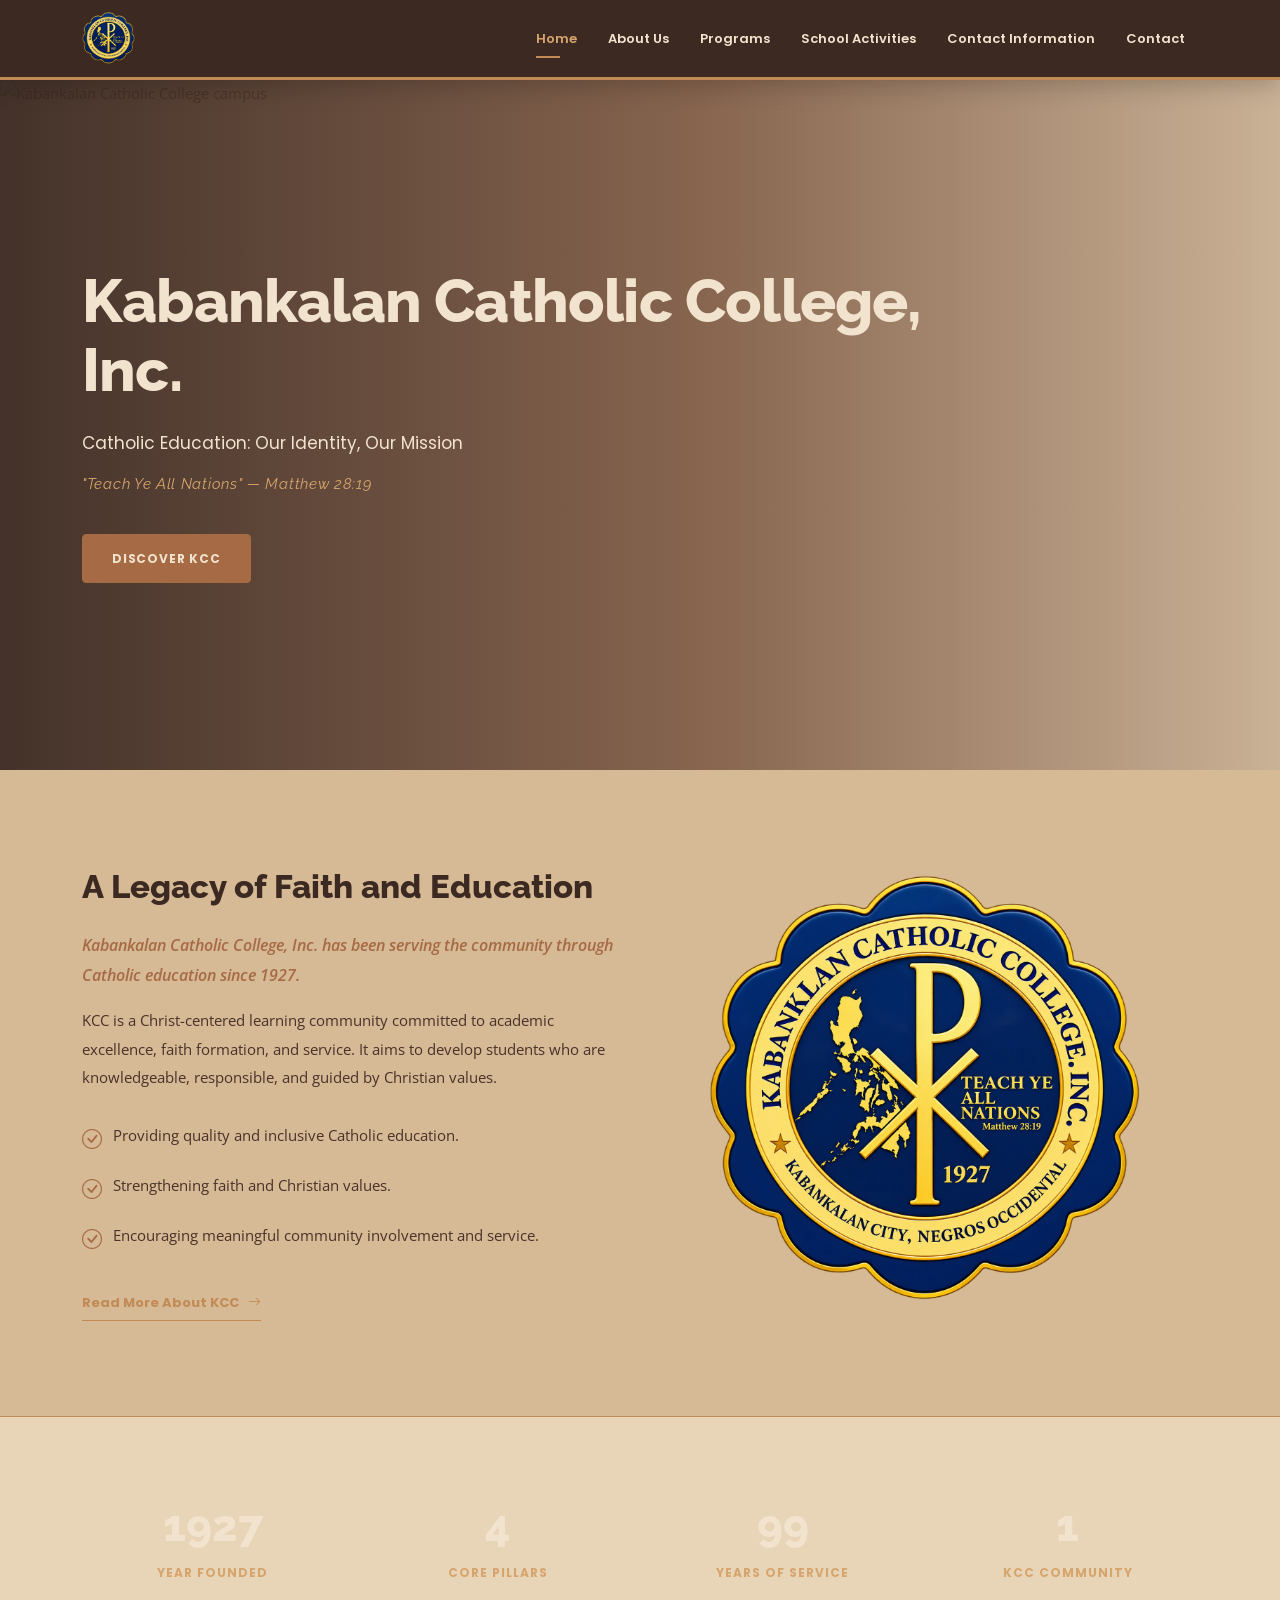
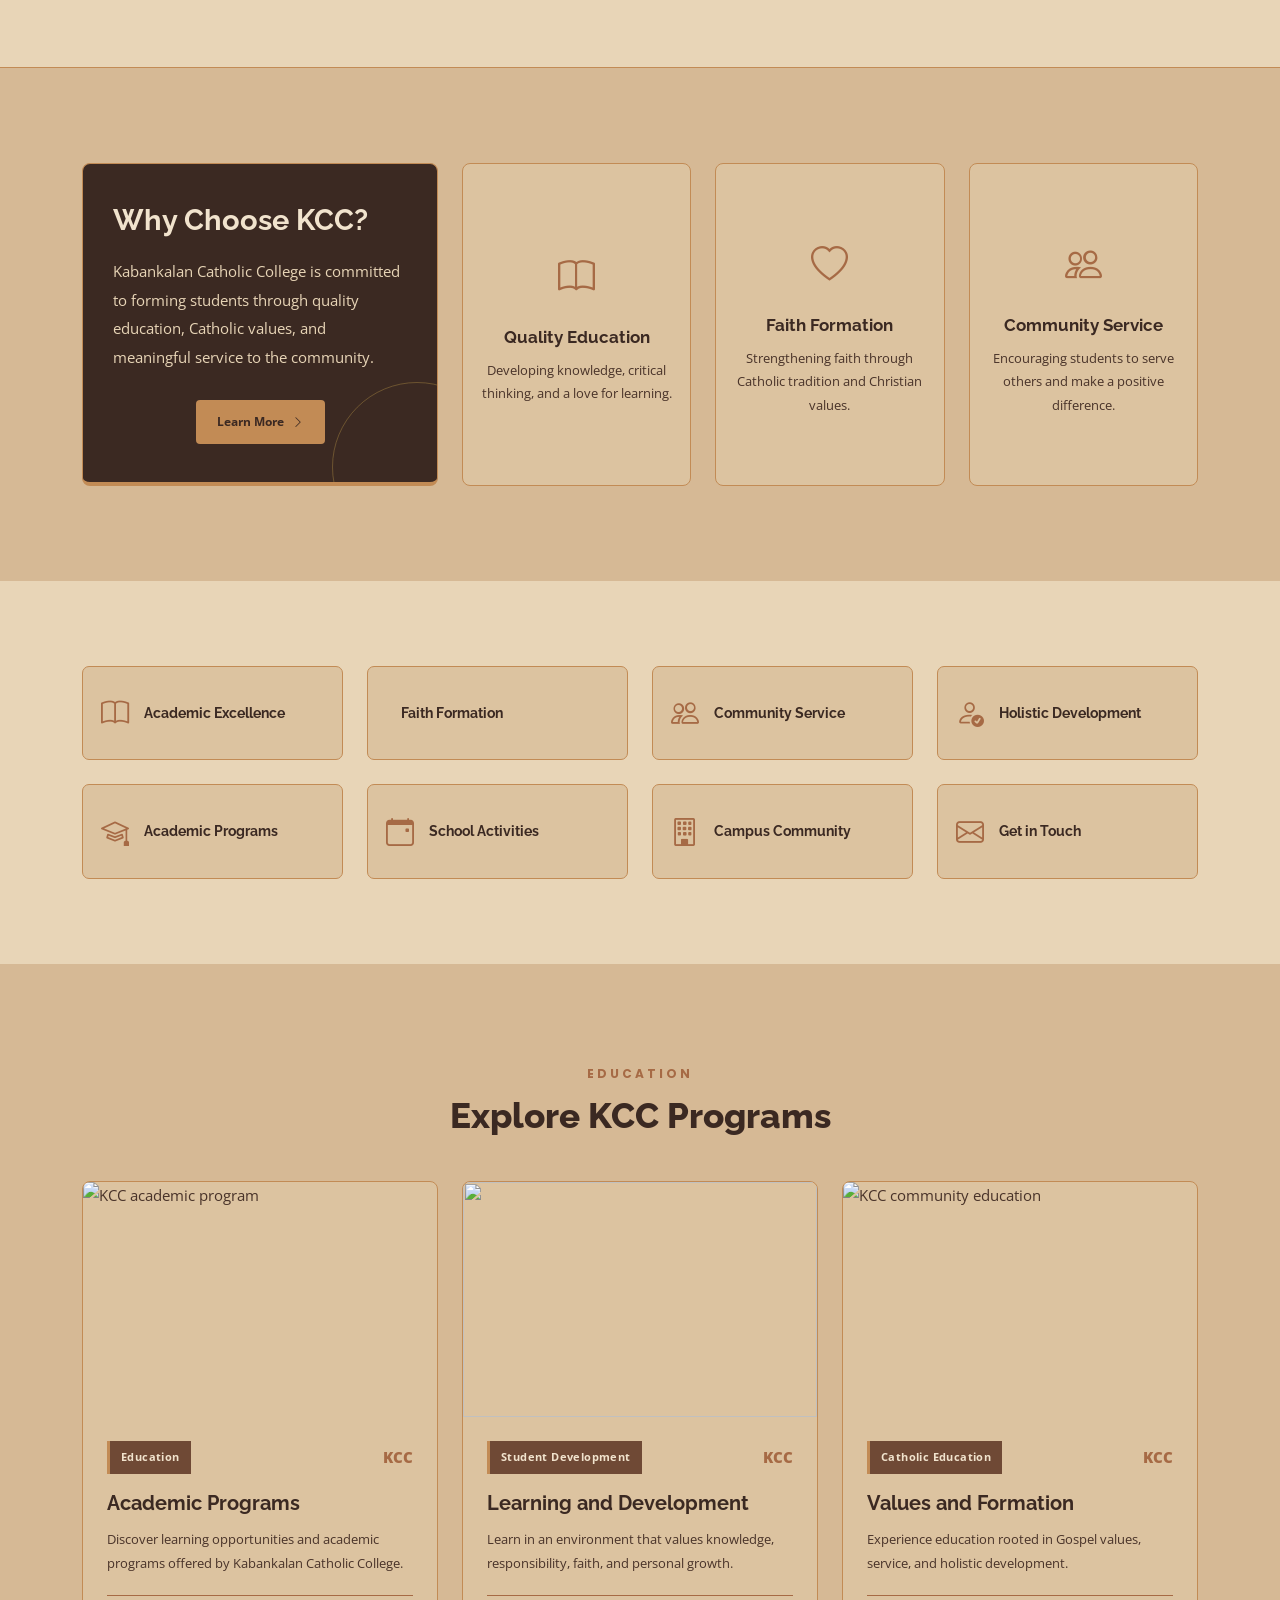
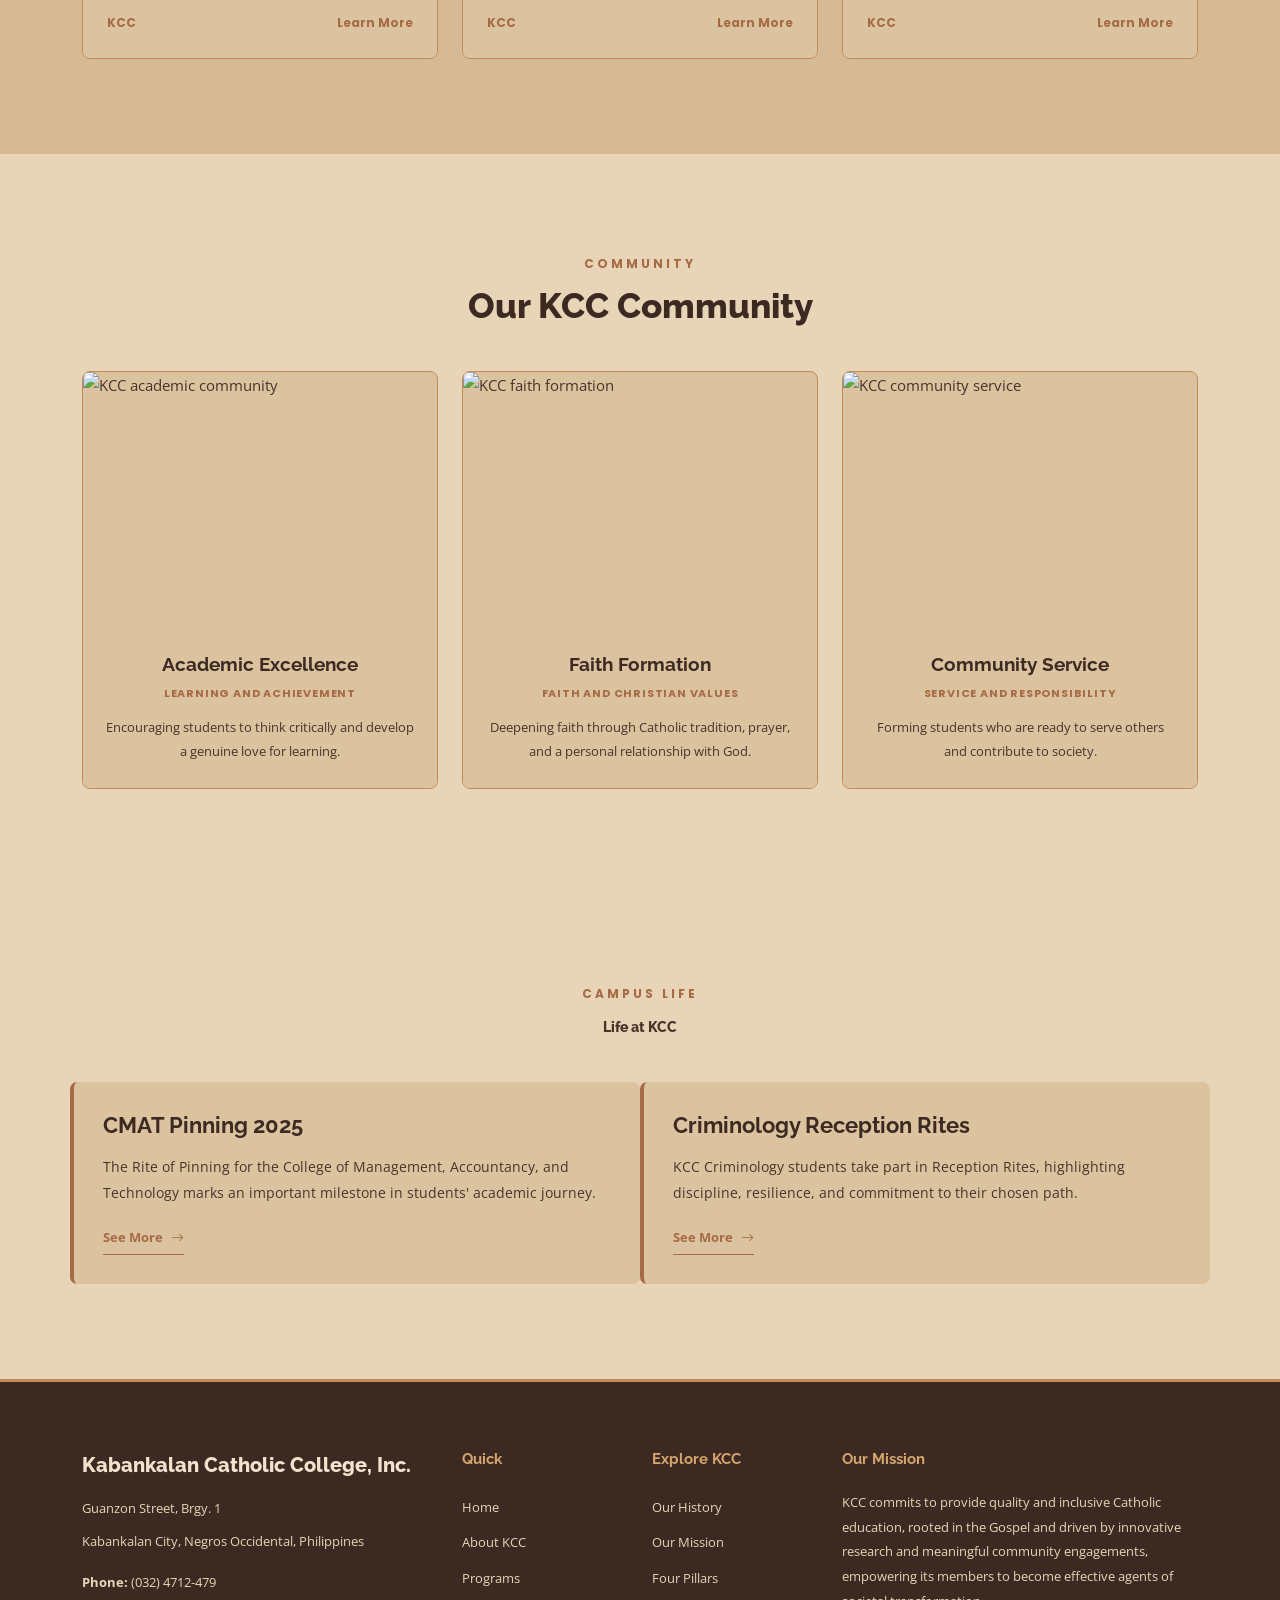
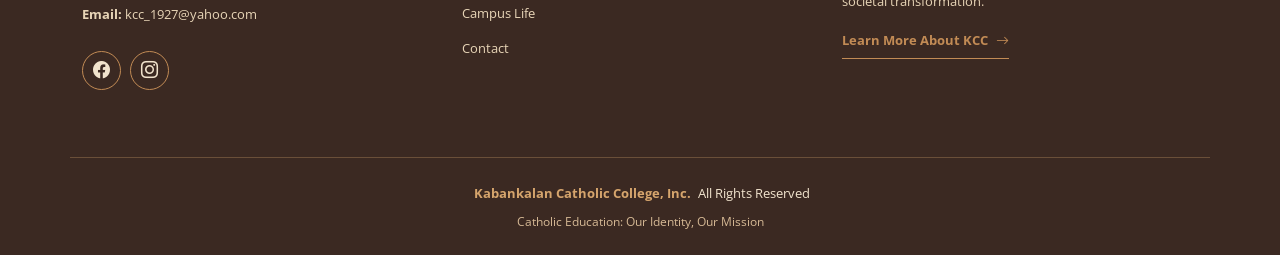
==== index.html @ 03c92a05 "first commit" ====
<!DOCTYPE html>
<html lang="en">

<head>
  <meta charset="utf-8">
  <meta content="width=device-width, initial-scale=1.0" name="viewport">

  <title>Kabankalan Catholic College, Inc. | Home</title>
  <meta name="description" content="Kabankalan Catholic College, Inc. - Catholic Education: Our Identity, Our Mission.">
  <meta name="keywords" content="Kabankalan Catholic College, KCC, Catholic Education">

  <!-- Favicons -->
  <link href="assets/img/favicon.png" rel="icon">
  <link href="assets/img/apple-touch-icon.png" rel="apple-touch-icon">

  <!-- Fonts -->
  <link href="https://fonts.googleapis.com" rel="preconnect">
  <link href="https://fonts.gstatic.com" rel="preconnect" crossorigin>
  <link href="https://fonts.googleapis.com/css2?family=Open+Sans:wght@300;400;500;600;700;800&family=Poppins:wght@300;400;500;600;700;800&family=Raleway:wght@300;400;500;600;700;800&display=swap" rel="stylesheet">

  <!-- Vendor CSS Files -->
  <link href="assets/vendor/bootstrap/css/bootstrap.min.css" rel="stylesheet">
  <link href="assets/vendor/bootstrap-icons/bootstrap-icons.css" rel="stylesheet">
  <link href="assets/vendor/aos/aos.css" rel="stylesheet">
  <link href="assets/vendor/glightbox/css/glightbox.min.css" rel="stylesheet">
  <link href="assets/vendor/swiper/swiper-bundle.min.css" rel="stylesheet">

  <!-- Main CSS File -->
  <link href="assets/css/main.css" rel="stylesheet">

</head>

<body class="index-page">

  <!-- Header -->
  <header id="header" class="header d-flex align-items-center sticky-top">
    <div class="container-fluid container-xl position-relative d-flex align-items-center">

      <a href="index.html" class="logo d-flex align-items-center me-auto">
        <img src="about/kcclogo.webp" alt="KCC Logo">
        <h1 class="sitename"></h1>
      </a>

      <nav id="navmenu" class="navmenu">
        <ul>
          <li><a href="index.html" class="active">Home</a></li>
          <li><a href="about.html">About Us</a></li>
          <li><a href="courses.html">Programs</a></li>
              <li><a href="events.html">School Activities</a></li>
              <li><a href="contact.html">Contact Information</a></li>
          <li><a href="contact.html">Contact</a></li>
        </ul>
        <i class="mobile-nav-toggle d-xl-none bi bi-list"></i>
      </nav>

   

    </div>
  </header>
  <!-- /Header -->


  <main class="main">

    <!-- Hero Section -->
    <section id="hero" class="hero section dark-background">

      <img src="https://encrypted-tbn0.gstatic.com/images?q=tbn:ANd9GcQjWq2viHXIQZR4YGM-W4sH3ioYwJyN0xsUrXi0NqL9QaADmKbvRSQudv0&s=10" alt="Kabankalan Catholic College campus" data-aos="fade-in">

      <div class="container">
        <h2 data-aos="fade-up" data-aos-delay="100">
          Kabankalan Catholic College, Inc.
        </h2>

        <p data-aos="fade-up" data-aos-delay="200">
          Catholic Education: Our Identity, Our Mission
        </p>

        <p data-aos="fade-up" data-aos-delay="250">
          "Teach Ye All Nations" — Matthew 28:19
        </p>

        <div class="d-flex mt-4" data-aos="fade-up" data-aos-delay="300">
          <a href="about.html" class="btn-get-started">Discover KCC</a>
        </div>
      </div>

    </section>
    <!-- /Hero Section -->


    <!-- About Section -->
    <section id="about" class="about section">

      <div class="container">
        <div class="row gy-4">

          <div class="col-lg-6 order-1 order-lg-2" data-aos="fade-up" data-aos-delay="100">
            <img src="about/kcclogo.webp" class="img-fluid" alt="Kabankalan Catholic College">
          </div>

          <div class="col-lg-6 order-2 order-lg-1 content" data-aos="fade-up" data-aos-delay="200">

            <h3>A Legacy of Faith and Education</h3>

            <p class="fst-italic">
              Kabankalan Catholic College, Inc. has been serving the community
              through Catholic education since 1927.
            </p>

            <p>
              KCC is a Christ-centered learning community committed to academic
              excellence, faith formation, and service. It aims to develop
              students who are knowledgeable, responsible, and guided by
              Christian values.
            </p>

            <ul>
              <li>
                <i class="bi bi-check-circle"></i>
                <span>Providing quality and inclusive Catholic education.</span>
              </li>

              <li>
                <i class="bi bi-check-circle"></i>
                <span>Strengthening faith and Christian values.</span>
              </li>

              <li>
                <i class="bi bi-check-circle"></i>
                <span>Encouraging meaningful community involvement and service.</span>
              </li>
            </ul>

            <a href="about.html" class="read-more">
              <span>Read More About KCC</span>
              <i class="bi bi-arrow-right"></i>
            </a>

          </div>
        </div>
      </div>

    </section>
    <!-- /About Section -->


    <!-- Counts Section -->
    <section id="counts" class="section counts light-background">

      <div class="container" data-aos="fade-up" data-aos-delay="100">
        <div class="row gy-4">

          <div class="col-lg-3 col-md-6">
            <div class="stats-item text-center w-100 h-100">
              <span data-purecounter-start="0" data-purecounter-end="1927"
                data-purecounter-duration="1" class="purecounter"></span>
              <p>Year Founded</p>
            </div>
          </div>

          <div class="col-lg-3 col-md-6">
            <div class="stats-item text-center w-100 h-100">
              <span data-purecounter-start="0" data-purecounter-end="4"
                data-purecounter-duration="1" class="purecounter"></span>
              <p>Core Pillars</p>
            </div>
          </div>

          <div class="col-lg-3 col-md-6">
            <div class="stats-item text-center w-100 h-100">
              <span data-purecounter-start="0" data-purecounter-end="99"
                data-purecounter-duration="1" class="purecounter"></span>
              <p>Years of Service</p>
            </div>
          </div>

          <div class="col-lg-3 col-md-6">
            <div class="stats-item text-center w-100 h-100">
              <span data-purecounter-start="0" data-purecounter-end="1"
                data-purecounter-duration="1" class="purecounter"></span>
              <p>KCC Community</p>
            </div>
          </div>

        </div>
      </div>

    </section>
    <!-- /Counts Section -->


    <!-- Why Us Section -->
    <section id="why-us" class="section why-us">

      <div class="container">
        <div class="row gy-4">

          <div class="col-lg-4" data-aos="fade-up" data-aos-delay="100">
            <div class="why-box">

              <h3>Why Choose KCC?</h3>

              <p>
                Kabankalan Catholic College is committed to forming students
                through quality education, Catholic values, and meaningful
                service to the community.
              </p>

              <div class="text-center">
                <a href="about.html" class="more-btn">
                  <span>Learn More</span>
                  <i class="bi bi-chevron-right"></i>
                </a>
              </div>

            </div>
          </div>

          <div class="col-lg-8 d-flex align-items-stretch">
            <div class="row gy-4" data-aos="fade-up" data-aos-delay="200">

              <div class="col-xl-4">
                <div class="icon-box d-flex flex-column justify-content-center align-items-center">
                  <i class="bi bi-book"></i>
                  <h4>Quality Education</h4>
                  <p>
                    Developing knowledge, critical thinking, and a love for learning.
                  </p>
                </div>
              </div>

              <div class="col-xl-4" data-aos="fade-up" data-aos-delay="300">
                <div class="icon-box d-flex flex-column justify-content-center align-items-center">
                  <i class="bi bi-heart"></i>
                  <h4>Faith Formation</h4>
                  <p>
                    Strengthening faith through Catholic tradition and Christian values.
                  </p>
                </div>
              </div>

              <div class="col-xl-4" data-aos="fade-up" data-aos-delay="400">
                <div class="icon-box d-flex flex-column justify-content-center align-items-center">
                  <i class="bi bi-people"></i>
                  <h4>Community Service</h4>
                  <p>
                    Encouraging students to serve others and make a positive difference.
                  </p>
                </div>
              </div>

            </div>
          </div>

        </div>
      </div>

    </section>
    <!-- /Why Us Section -->


    <!-- Features Section -->
    <section id="features" class="features section">

      <div class="container">
        <div class="row gy-4">

          <div class="col-lg-3 col-md-4" data-aos="fade-up" data-aos-delay="100">
            <div class="features-item">
              <i class="bi bi-book" style="color: #ffbb2c;"></i>
              <h3><a href="about.html" class="stretched-link">Academic Excellence</a></h3>
            </div>
          </div>

<div class="col-lg-3 col-md-4" data-aos="fade-up" data-aos-delay="200">
  <div class="features-item">
    <i class="bi bi-church" style="color: #C9A34A;"></i>
    <h3>
      <a href="about.html" class="stretched-link">Faith Formation</a>
    </h3>
  </div>
</div>
          <div class="col-lg-3 col-md-4" data-aos="fade-up" data-aos-delay="300">
            <div class="features-item">
              <i class="bi bi-people" style="color: #e80368;"></i>
              <h3><a href="about.html" class="stretched-link">Community Service</a></h3>
            </div>
          </div>

          <div class="col-lg-3 col-md-4" data-aos="fade-up" data-aos-delay="400">
            <div class="features-item">
              <i class="bi bi-person-check" style="color: #e361ff;"></i>
              <h3><a href="about.html" class="stretched-link">Holistic Development</a></h3>
            </div>
          </div>

          <div class="col-lg-3 col-md-4" data-aos="fade-up" data-aos-delay="500">
            <div class="features-item">
              <i class="bi bi-mortarboard" style="color: #47aeff;"></i>
              <h3><a href="courses.html" class="stretched-link">Academic Programs</a></h3>
            </div>
          </div>

          <div class="col-lg-3 col-md-4" data-aos="fade-up" data-aos-delay="600">
            <div class="features-item">
              <i class="bi bi-calendar-event" style="color: #ffa76e;"></i>
              <h3><a href="events.html" class="stretched-link">School Activities</a></h3>
            </div>
          </div>

          <div class="col-lg-3 col-md-4" data-aos="fade-up" data-aos-delay="700">
            <div class="features-item">
              <i class="bi bi-building" style="color: #11dbcf;"></i>
              <h3><a href="about.html" class="stretched-link">Campus Community</a></h3>
            </div>
          </div>

          <div class="col-lg-3 col-md-4" data-aos="fade-up" data-aos-delay="800">
            <div class="features-item">
              <i class="bi bi-envelope" style="color: #4233ff;"></i>
              <h3><a href="contact.html" class="stretched-link">Get in Touch</a></h3>
            </div>
          </div>

        </div>
      </div>

    </section>
    <!-- /Features Section -->


    <!-- Courses Section -->
    <section id="courses" class="courses section">

      <div class="container section-title" data-aos="fade-up">
        <h2>Education</h2>
        <p>Explore KCC Programs</p>
      </div>

      <div class="container">
        <div class="row">

          <div class="col-lg-4 col-md-6 d-flex align-items-stretch" data-aos="zoom-in" data-aos-delay="100">
            <div class="course-item">

              <img src="https://encrypted-tbn0.gstatic.com/images?q=tbn:ANd9GcQuHqm05DhE5EtQtdHG7XokBGoK01bA3Gbi3t15cfbh8Q&s" class="img-fluid" alt="KCC academic program">

              <div class="course-content">
                <div class="d-flex justify-content-between align-items-center mb-3">
                  <p class="category">Education</p>
                  <p class="price">KCC</p>
                </div>

                <h3><a href="courses.html">Academic Programs</a></h3>

                <p class="description">
                  Discover learning opportunities and academic programs offered
                  by Kabankalan Catholic College.
                </p>

                <div class="trainer d-flex justify-content-between align-items-center">
                  <div class="trainer-profile d-flex align-items-center">
                    <span class="trainer-link">KCC</span>
                  </div>
                  <a href="courses.html" class="trainer-link">Learn More</a>
                </div>
              </div>

            </div>
          </div>

          <div class="col-lg-4 col-md-6 d-flex align-items-stretch mt-4 mt-md-0" data-aos="zoom-in" data-aos-delay="200">
            <div class="course-item">

              <img src="https://encrypted-tbn0.gstatic.com/images?q=tbn:ANd9GcTelbvZz971owFqu62b8ySXjjbj9-6raelgoGCtdp4SGw&s=10">

              <div class="course-content">
                <div class="d-flex justify-content-between align-items-center mb-3">
                  <p class="category">Student Development</p>
                  <p class="price">KCC</p>
                </div>

                <h3><a href="courses.html">Learning and Development</a></h3>

                <p class="description">
                  Learn in an environment that values knowledge, responsibility,
                  faith, and personal growth.
                </p>

                <div class="trainer d-flex justify-content-between align-items-center">
                  <div class="trainer-profile d-flex align-items-center">
                    <span class="trainer-link">KCC</span>
                  </div>
                  <a href="courses.html" class="trainer-link">Learn More</a>
                </div>
              </div>

            </div>
          </div>

          <div class="col-lg-4 col-md-6 d-flex align-items-stretch mt-4 mt-lg-0" data-aos="zoom-in" data-aos-delay="300">
            <div class="course-item">

              <img src="https://encrypted-tbn0.gstatic.com/images?q=tbn:ANd9GcTBflYGbGtauFpuJ_DXpk2TrEJTdPyGXrcU6SLWuG8_9g&s=10" class="img-fluid" alt="KCC community education">

              <div class="course-content">
                <div class="d-flex justify-content-between align-items-center mb-3">
                  <p class="category">Catholic Education</p>
                  <p class="price">KCC</p>
                </div>

                <h3><a href="courses.html">Values and Formation</a></h3>

                <p class="description">
                  Experience education rooted in Gospel values, service,
                  and holistic development.
                </p>

                <div class="trainer d-flex justify-content-between align-items-center">
                  <div class="trainer-profile d-flex align-items-center">
                    <span class="trainer-link">KCC</span>
                  </div>
                  <a href="courses.html" class="trainer-link">Learn More</a>
                </div>
              </div>

            </div>
          </div>

        </div>
      </div>

    </section>
    <!-- /Courses Section -->


    <!-- Trainers Index Section -->
    <section id="trainers-index" class="section trainers-index">

      <div class="container section-title" data-aos="fade-up">
        <h2>Community</h2>
        <p>Our KCC Community</p>
      </div>

      <div class="container">
        <div class="row">

          <div class="col-lg-4 col-md-6 d-flex" data-aos="fade-up" data-aos-delay="100">
            <div class="member">
              <img src="https://encrypted-tbn0.gstatic.com/images?q=tbn:ANd9GcTdnafBHZf0ndyOPu-nU99LGH5v7ait_T6ggJ1woscEzg&s=10" class="img-fluid" alt="KCC academic community">

              <div class="member-content">
                <h4>Academic Excellence</h4>
                <span>Learning and Achievement</span>
                <p>
                  Encouraging students to think critically and develop
                  a genuine love for learning.
                </p>
              </div>
            </div>
          </div>

          <div class="col-lg-4 col-md-6 d-flex" data-aos="fade-up" data-aos-delay="200">
            <div class="member">
              <img src="https://encrypted-tbn0.gstatic.com/images?q=tbn:ANd9GcQiTzDTk9Pl1g7hm5Z08HAXtJz_RyzfCZhe1VK7_l8mUA&s=10" class="img-fluid" alt="KCC faith formation">

              <div class="member-content">
                <h4>Faith Formation</h4>
                <span>Faith and Christian Values</span>
                <p>
                  Deepening faith through Catholic tradition, prayer,
                  and a personal relationship with God.
                </p>
              </div>
            </div>
          </div>

          <div class="col-lg-4 col-md-6 d-flex" data-aos="fade-up" data-aos-delay="300">
            <div class="member">
              <img src="https://encrypted-tbn0.gstatic.com/images?q=tbn:ANd9GcSC15rU07a1OX_3SrlC9sGM8-3dKgn_pemkmbunoZaWLA&s=10" class="img-fluid" alt="KCC community service">

              <div class="member-content">
                <h4>Community Service</h4>
                <span>Service and Responsibility</span>
                <p>
                  Forming students who are ready to serve others
                  and contribute to society.
                </p>
              </div>
            </div>
          </div>

        </div>
      </div>

    </section>
    <!-- /Trainers Index Section -->


    <!-- Campus Life Section -->
    <section id="campus-life" class="section">

      <div class="container section-title" data-aos="fade-up">
        <h2>Campus Life</h2>
        <p>Life at KCC</p>
      </div>

      <div class="container">
        <div class="row gy-4">

          <div class="col-lg-6">
            <h3>CMAT Pinning 2025</h3>
            <p>
              The Rite of Pinning for the College of Management, Accountancy,
              and Technology marks an important milestone in students'
              academic journey.
            </p>
            <a href="events.html" class="read-more">
              <span>See More</span>
              <i class="bi bi-arrow-right"></i>
            </a>
          </div>

          <div class="col-lg-6">
            <h3>Criminology Reception Rites</h3>
            <p>
              KCC Criminology students take part in Reception Rites,
              highlighting discipline, resilience, and commitment
              to their chosen path.
            </p>
            <a href="events.html" class="read-more">
              <span>See More</span>
              <i class="bi bi-arrow-right"></i>
            </a>
          </div>

        </div>
      </div>

    </section>
    <!-- /Campus Life Section -->

  </main>


  <!-- Footer -->
  <footer id="footer" class="footer position-relative light-background">

    <div class="container footer-top">
      <div class="row gy-4">

        <div class="col-lg-4 col-md-6 footer-about">

          <a href="index.html" class="logo d-flex align-items-center">
            <span class="sitename">Kabankalan Catholic College, Inc.</span>
          </a>

          <div class="footer-contact pt-3">
            <p>Guanzon Street, Brgy. 1</p>
            <p>Kabankalan City, Negros Occidental, Philippines</p>
            <p class="mt-3">
              <strong>Phone:</strong>
              <span>(032) 4712-479</span>
            </p>
            <p>
              <strong>Email:</strong>
              <span>kcc_1927@yahoo.com</span>
            </p>
          </div>

          <div class="social-links d-flex mt-4">
            <a href="#"><i class="bi bi-facebook"></i></a>
            <a href="#"><i class="bi bi-instagram"></i></a>
          </div>

        </div>


        <div class="col-lg-2 col-md-3 footer-links">
          <h4>Quick</h4>
          <ul>
            <li><a href="index.html">Home</a></li>
            <li><a href="about.html">About KCC</a></li>
            <li><a href="courses.html">Programs</a></li>
            <li><a href="events.html">Campus Life</a></li>
            <li><a href="contact.html">Contact</a></li>
          </ul>
        </div>


        <div class="col-lg-2 col-md-3 footer-links">
          <h4>Explore KCC</h4>
          <ul>
            <li><a href="about.html">Our History</a></li>
            <li><a href="about.html">Our Mission</a></li>
            <li><a href="about.html">Four Pillars</a></li>
          </ul>
        </div>


        <div class="col-lg-4 col-md-12 footer-newsletter">
          <h4>Our Mission</h4>

          <p>
            KCC commits to provide quality and inclusive Catholic education,
            rooted in the Gospel and driven by innovative research and
            meaningful community engagements, empowering its members to
            become effective agents of societal transformation.
          </p>

          <a href="about.html" class="read-more">
            <span>Learn More About KCC</span>
            <i class="bi bi-arrow-right"></i>
          </a>
        </div>

      </div>
    </div>


    <div class="container copyright text-center mt-4">
      <p>
       
        <strong class="px-1 sitename">Kabankalan Catholic College, Inc.</strong>
        <span>All Rights Reserved</span>
      </p>

      <div class="credits">
        Catholic Education: Our Identity, Our Mission
      </div>
    </div>

  </footer>
  <!-- /Footer -->


  <!-- Scroll Top -->
  <a href="#" id="scroll-top" class="scroll-top d-flex align-items-center justify-content-center">
    <i class="bi bi-arrow-up-short"></i>
  </a>

  <!-- Preloader -->
  <div id="preloader"></div>


  <!-- Vendor JS Files -->
  <script src="assets/vendor/bootstrap/js/bootstrap.bundle.min.js"></script>
  <script src="assets/vendor/aos/aos.js"></script>
  <script src="assets/vendor/glightbox/js/glightbox.min.js"></script>
  <script src="assets/vendor/purecounter/purecounter_vanilla.js"></script>
  <script src="assets/vendor/swiper/swiper-bundle.min.js"></script>

  <!-- Main JS File -->
  <script src="assets/js/main.js"></script>

</body>
</html>
---- assets/css/main.css ----
/* ==========================================================
   KABANKALAN CATHOLIC COLLEGE, INC.
   COMPLETE MAIN STYLESHEET
   Theme: Modern Navy Blue + White + Champagne Gold
   Layout: Existing Mentor-style template
   Replace the entire old main.css with this file.
========================================================== */

/* =========================
   1. GLOBAL COLORS — NAVY / WHITE / GOLD
========================= */
:root {
  --background-color: #F7F9FC;
  --default-color: #34495E;
  --heading-color: #102A43;
  --accent-color: #C9A34A;
  --surface-color: #FFFFFF;
  --contrast-color: #FFFFFF;

  --nav-color: #FFFFFF;
  --nav-hover-color: #C9A34A;
  --nav-mobile-background-color: #102A43;
  --nav-dropdown-background-color: #102A43;
  --nav-dropdown-color: #FFFFFF;
  --nav-dropdown-hover-color: #C9A34A;

  --kcc-deep: #102A43;
  --kcc-dark: #163B5C;
  --kcc-green: #F7F9FC;
  --kcc-green-light: #EAF1F7;
  --kcc-card: #FFFFFF;
  --kcc-gold: #C9A34A;
  --kcc-gold-light: #EAD8A8;
  --kcc-white: #102A43;
  --kcc-text: #34495E;
  --kcc-muted: #6B7C8F;
  --kcc-border: rgba(201, 163, 74, 0.28);

  scroll-behavior: smooth;
}

/* =========================
   2. GENERAL STYLING
========================= */
* {
  box-sizing: border-box;
}

html {
  scroll-behavior: smooth;
}

body {
  margin: 0;
  font-family: "Open Sans", sans-serif;
  font-size: 15px;
  line-height: 1.8;
  color: var(--kcc-text);
  background: #F7F9FC;
  overflow-x: hidden;
}

h1,
h2,
h3,
h4,
h5,
h6 {
  font-family: "Raleway", sans-serif;
  color: var(--kcc-white);
  font-weight: 700;
  line-height: 1.3;
}

p {
  color: var(--kcc-text);
}

a {
  color: var(--kcc-gold);
  text-decoration: none;
  transition: color 0.3s ease, background-color 0.3s ease;
}

a:hover {
  color: var(--kcc-white);
}

img {
  max-width: 100%;
}

button,
input,
textarea,
select {
  font: inherit;
}

.section {
  padding: 90px 0;
  overflow: hidden;
  background: #F7F9FC;
  color: var(--kcc-text);
}

/* Alternating section colors */
section:nth-of-type(even),
.section:nth-of-type(even) {
  background-color: #EAF1F7;
}

section:nth-of-type(odd),
.section:nth-of-type(odd) {
  background-color: #F7F9FC;
}

.light-background,
.section-bg {
  background: var(--kcc-green-light) !important;
  color: var(--kcc-text);
}

/* =========================
   3. HEADER AND LOGO
========================= */
.header {
  background: rgba(16, 42, 67, 0.98);
  padding: 12px 0;
  border-bottom: 2px solid var(--kcc-gold);
  box-shadow: 0 5px 24px rgba(0, 0, 0, 0.22);
  z-index: 997;
  transition: all 0.35s ease;
}

.header .container {
  min-height: 62px;
}

.header .logo {
  display: flex;
  align-items: center;
  gap: 12px;
}

.header .logo img {
  display: block;
  max-height: 53px;
  width: auto;
  object-fit: contain;
  background: transparent !important;
  border: 0 !important;
  box-shadow: none !important;
  mix-blend-mode: normal !important;
}

.header .logo h1,
.header .logo .sitename {
  margin: 0;
  color: var(--kcc-white);
  font-family: "Raleway", sans-serif;
  font-size: 23px;
  font-weight: 800;
  letter-spacing: 0.5px;
}

/* =========================
   4. NAVIGATION
========================= */
.navmenu {
  padding: 0;
}

.navmenu ul {
  display: flex;
  align-items: center;
  gap: 5px;
  list-style: none;
  padding: 0;
  margin: 0;
}

.navmenu li {
  position: relative;
}

.navmenu a {
  display: flex;
  align-items: center;
  justify-content: space-between;
  padding: 11px 13px;
  color: var(--kcc-white);
  font-family: "Poppins", sans-serif;
  font-size: 13px;
  font-weight: 600;
  white-space: nowrap;
  transition: all 0.3s ease;
}

.navmenu a:hover,
.navmenu a.active,
.navmenu li:hover > a {
  color: var(--kcc-gold);
}

.navmenu a.active {
  position: relative;
}

.navmenu a.active::after {
  content: "";
  position: absolute;
  left: 13px;
  bottom: 3px;
  width: 24px;
  height: 2px;
  background: var(--kcc-gold);
}

.navmenu .dropdown ul {
  display: block;
  position: absolute;
  top: 135%;
  left: 0;
  min-width: 220px;
  padding: 10px 0;
  background: var(--kcc-deep);
  border: 1px solid var(--kcc-border);
  border-top: 3px solid var(--kcc-gold);
  border-radius: 0 0 8px 8px;
  box-shadow: 0 12px 30px rgba(0, 0, 0, 0.25);
  opacity: 0;
  visibility: hidden;
  transition: all 0.25s ease;
  z-index: 99;
}

.navmenu .dropdown:hover > ul {
  top: 100%;
  opacity: 1;
  visibility: visible;
}

.navmenu .dropdown ul a {
  padding: 9px 18px;
  color: var(--kcc-white);
  font-size: 12px;
}

.navmenu .dropdown ul a:hover {
  color: var(--kcc-gold);
  background: var(--kcc-card);
}

.navmenu .dropdown ul .dropdown ul {
  top: 0;
  left: 100%;
}

.mobile-nav-toggle {
  display: none;
  color: var(--kcc-gold);
  font-size: 30px;
  line-height: 1;
  cursor: pointer;
}

/* Header call-to-action button */
.btn-getstarted {
  display: inline-block;
  padding: 11px 22px;
  color: var(--kcc-deep);
  background: var(--kcc-gold);
  border: 1px solid var(--kcc-gold);
  border-radius: 4px;
  font-family: "Poppins", sans-serif;
  font-size: 12px;
  font-weight: 700;
  letter-spacing: 0.4px;
  transition: all 0.3s ease;
}

.btn-getstarted:hover {
  color: var(--kcc-deep);
  background: var(--kcc-white);
  border-color: var(--kcc-white);
  transform: translateY(-2px);
}

/* =========================
   5. HERO SECTION
========================= */
.hero {
  position: relative;
  display: flex;
  align-items: center;
  width: 100%;
  min-height: 690px;
  overflow: hidden;
  background: var(--kcc-deep);
}

.hero img {
  position: absolute;
  inset: 0;
  z-index: 1;
  width: 100%;
  height: 100%;
  object-fit: cover;
  object-position: center;
  animation: kccHeroZoom 18s ease-in-out infinite alternate;
}

@keyframes kccHeroZoom {
  from { transform: scale(1); }
  to { transform: scale(1.07); }
}

.hero::before {
  content: "";
  position: absolute;
  inset: 0;
  z-index: 2;
  background: linear-gradient(
    90deg,
    rgba(16, 42, 67, 0.92) 0%,
    rgba(22, 59, 92, 0.72) 52%,
    rgba(16, 42, 67, 0.18) 100%
  );
}

.hero .container {
  position: relative;
  z-index: 3;
  padding-top: 65px;
  padding-bottom: 65px;
}

.hero h1,
.hero h2 {
  max-width: 850px;
  color: #FFFFFF;
  font-size: clamp(34px, 5vw, 60px);
  font-weight: 800;
  line-height: 1.16;
  letter-spacing: -0.8px;
  margin-bottom: 22px;
}

.hero p {
  color: var(--kcc-white);
  font-family: "Poppins", sans-serif;
  font-size: 17px;
  margin-bottom: 12px;
}

.hero p:last-of-type {
  color: var(--kcc-gold-light);
  font-family: "Raleway", sans-serif;
  font-size: 15px;
  font-style: italic;
  letter-spacing: 0.7px;
}

.hero .btn-get-started,
.hero .btn-getstarted {
  display: inline-block;
  margin-top: 12px;
  padding: 13px 29px;
  color: var(--kcc-deep);
  background: var(--kcc-gold);
  border: 1px solid var(--kcc-gold);
  border-radius: 4px;
  font-family: "Poppins", sans-serif;
  font-size: 12px;
  font-weight: 700;
  letter-spacing: 0.8px;
  text-transform: uppercase;
  transition: all 0.3s ease;
}

.hero .btn-get-started:hover,
.hero .btn-getstarted:hover {
  color: var(--kcc-deep);
  background: var(--kcc-white);
  border-color: var(--kcc-white);
  transform: translateY(-3px);
}

/* =========================
   6. ABOUT SECTION AND KCC LOGO
========================= */
.about {
  padding: 95px 0;
  background: var(--kcc-green) !important;
}

.about .row {
  align-items: center;
}

.about h3 {
  color: var(--kcc-white);
  font-size: 33px;
  font-weight: 800;
  line-height: 1.35;
  margin-bottom: 20px;
}

.about .fst-italic {
  color: var(--kcc-gold-light);
  font-size: 16px;
  font-weight: 600;
}

.about p {
  color: var(--kcc-text);
  line-height: 1.9;
}

.about ul {
  list-style: none;
  padding: 0;
  margin: 23px 0;
}

.about ul li {
  display: flex;
  align-items: flex-start;
  gap: 11px;
  padding: 7px 0;
  color: var(--kcc-text);
}

.about ul i {
  flex-shrink: 0;
  color: var(--kcc-gold);
  font-size: 20px;
}

.about img,
.about .about-img,
.about .about-image,
#about img {
  background: transparent !important;
  border: 0 !important;
  box-shadow: none !important;
  mix-blend-mode: normal !important;
  object-fit: contain;
}

.about img {
  width: 100%;
  max-height: 440px;
  padding: 0;
  border-radius: 0;
}

.about .read-more {
  display: inline-flex;
  align-items: center;
  gap: 9px;
  color: var(--kcc-gold);
  font-family: "Poppins", sans-serif;
  font-size: 13px;
  font-weight: 700;
  border-bottom: 1px solid var(--kcc-gold);
  padding-bottom: 6px;
}

.about .read-more:hover {
  color: var(--kcc-white);
  gap: 14px;
}

/* =========================
   7. SECTION TITLES
========================= */
.section-title {
  text-align: center;
  padding-bottom: 42px;
}

.section-title h2 {
  display: inline-block;
  color: var(--kcc-gold);
  font-family: "Poppins", sans-serif;
  font-size: 12px;
  font-weight: 700;
  letter-spacing: 3px;
  text-transform: uppercase;
  margin: 0 0 12px;
}

.section-title p {
  color: var(--kcc-white);
  font-family: "Raleway", sans-serif;
  font-size: 35px;
  font-weight: 800;
  line-height: 1.3;
  margin: 0;
}

/* =========================
   8. COUNTS / STATISTICS
========================= */
.counts {
  padding: 68px 0;
  background: var(--kcc-deep) !important;
  border-top: 1px solid var(--kcc-border);
  border-bottom: 1px solid var(--kcc-border);
}

.stats-item {
  padding: 15px;
  text-align: center;
}

.stats-item span {
  display: block;
  color: var(--kcc-white);
  font-family: "Raleway", sans-serif;
  font-size: 44px;
  font-weight: 800;
  line-height: 1.2;
  margin-bottom: 9px;
}

.stats-item p {
  color: var(--kcc-gold);
  font-family: "Poppins", sans-serif;
  font-size: 12px;
  font-weight: 700;
  text-transform: uppercase;
  letter-spacing: 1px;
  margin: 0;
}

/* =========================
   9. WHY CHOOSE KCC
========================= */
.why-us {
  padding: 95px 0;
  background: var(--kcc-dark) !important;
}

.why-box {
  position: relative;
  height: 100%;
  padding: 38px 30px;
  overflow: hidden;
  color: var(--kcc-white);
  background: var(--kcc-deep);
  border: 1px solid var(--kcc-border);
  border-bottom: 4px solid var(--kcc-gold);
  border-radius: 8px;
}

.why-box::after {
  content: "";
  position: absolute;
  width: 170px;
  height: 170px;
  right: -65px;
  bottom: -70px;
  border: 1px solid rgba(201, 163, 74, 0.35);
  border-radius: 50%;
  pointer-events: none;
}

.why-box h3 {
  color: var(--kcc-white);
  font-size: 29px;
  margin-bottom: 18px;
}

.why-box p {
  color: var(--kcc-text);
  line-height: 1.9;
}

.why-box .more-btn {
  display: inline-flex;
  align-items: center;
  gap: 8px;
  padding: 11px 21px;
  margin-top: 13px;
  color: var(--kcc-deep);
  background: var(--kcc-gold);
  border-radius: 4px;
  font-size: 12px;
  font-weight: 700;
}

.why-box .more-btn:hover {
  color: var(--kcc-deep);
  background: var(--kcc-white);
}

.why-us .icon-box {
  height: 100%;
  padding: 29px 18px;
  text-align: center;
  background: var(--kcc-card);
  border: 1px solid var(--kcc-border);
  border-radius: 8px;
  transition: all 0.3s ease;
}

.why-us .icon-box:hover {
  transform: translateY(-6px);
  border-color: var(--kcc-gold);
  box-shadow: 0 12px 28px rgba(0, 0, 0, 0.18);
}

.why-us .icon-box i {
  color: var(--kcc-gold);
  font-size: 37px;
  margin-bottom: 16px;
}

.why-us .icon-box h4 {
  color: var(--kcc-white);
  font-size: 17px;
  margin-bottom: 11px;
}

.why-us .icon-box p {
  color: var(--kcc-text);
  font-size: 13px;
  line-height: 1.8;
  margin: 0;
}

/* =========================
   10. FEATURES SECTION
========================= */
.features {
  padding: 85px 0;
  background: var(--kcc-green) !important;
}

.features-item {
  display: flex;
  align-items: center;
  height: 100%;
  padding: 21px 18px;
  background: var(--kcc-card);
  border: 1px solid var(--kcc-border);
  border-radius: 7px;
  transition: all 0.3s ease;
}

.features-item:hover {
  transform: translateY(-4px);
  border-color: var(--kcc-gold);
  box-shadow: 0 10px 25px rgba(0, 0, 0, 0.16);
}

.features-item i {
  flex-shrink: 0;
  color: var(--kcc-gold) !important;
  font-size: 28px;
  margin-right: 15px;
}

.features-item h3 {
  font-size: 14px;
  font-weight: 700;
  margin: 0;
}

.features-item h3 a {
  color: var(--kcc-white);
}

.features-item h3 a:hover {
  color: var(--kcc-gold);
}

/* =========================
   11. COURSES / ACADEMIC PROGRAMS
========================= */
.courses {
  padding: 95px 0;
  background: var(--kcc-dark) !important;
}

.course-item {
  height: 100%;
  overflow: hidden;
  background: var(--kcc-card);
  border: 1px solid var(--kcc-border);
  border-radius: 8px;
  transition: all 0.35s ease;
}

.course-item:hover {
  transform: translateY(-7px);
  border-color: var(--kcc-gold);
  box-shadow: 0 15px 35px rgba(0, 0, 0, 0.20);
}

.course-item > img {
  display: block;
  width: 100%;
  height: 235px;
  object-fit: cover;
  transition: transform 0.6s ease;
}

.course-item:hover > img {
  transform: scale(1.04);
}

.course-content {
  padding: 24px;
}

.course-content .category {
  display: inline-block;
  padding: 6px 11px;
  color: var(--kcc-gold-light);
  background: var(--kcc-deep);
  border-left: 3px solid var(--kcc-gold);
  font-size: 11px;
  font-weight: 700;
  letter-spacing: 0.4px;
  margin: 0;
}

.course-content .price {
  color: var(--kcc-gold);
  font-size: 15px;
  font-weight: 800;
  margin: 0;
}

.course-content h3 {
  font-size: 20px;
  margin: 16px 0 11px;
}

.course-content h3 a {
  color: var(--kcc-white);
}

.course-content h3 a:hover {
  color: var(--kcc-gold);
}

.course-content .description,
.course-content p {
  color: var(--kcc-text);
  font-size: 13px;
  line-height: 1.9;
}

.course-content .trainer {
  padding-top: 16px;
  margin-top: 19px;
  border-top: 1px solid var(--kcc-border);
}

.trainer-link {
  color: var(--kcc-gold-light);
  font-family: "Poppins", sans-serif;
  font-size: 12px;
  font-weight: 700;
}

.trainer-link:hover {
  color: var(--kcc-white);
}

/* =========================
   12. COMMUNITY / TRAINERS
========================= */
.trainers-index,
.trainers {
  padding: 95px 0;
  background: var(--kcc-green) !important;
}

.trainers-index .member,
.trainers .member {
  width: 100%;
  height: 100%;
  overflow: hidden;
  background: var(--kcc-card);
  border: 1px solid var(--kcc-border);
  border-radius: 8px;
  transition: all 0.35s ease;
}

.trainers-index .member:hover,
.trainers .member:hover {
  transform: translateY(-7px);
  border-color: var(--kcc-gold);
  box-shadow: 0 15px 35px rgba(0, 0, 0, 0.18);
}

.trainers-index .member img,
.trainers .member img {
  display: block;
  width: 100%;
  height: 255px;
  object-fit: cover;
}

.trainers-index .member-content,
.trainers .member-content {
  padding: 25px 22px;
  text-align: center;
}

.trainers-index .member h4,
.trainers .member h4 {
  color: var(--kcc-white);
  font-size: 19px;
  margin-bottom: 8px;
}

.trainers-index .member span,
.trainers .member span {
  display: block;
  color: var(--kcc-gold);
  font-family: "Poppins", sans-serif;
  font-size: 11px;
  font-weight: 700;
  text-transform: uppercase;
  letter-spacing: 0.8px;
  margin-bottom: 12px;
}

.trainers-index .member p,
.trainers .member p {
  color: var(--kcc-text);
  font-size: 13px;
  line-height: 1.8;
  margin: 0;
}

/* =========================
   13. EVENTS
========================= */
.events {
  padding: 95px 0;
  background: var(--kcc-dark) !important;
}

.events .event-item {
  height: 100%;
  overflow: hidden;
  background: var(--kcc-card);
  border: 1px solid var(--kcc-border);
  border-radius: 8px;
}

.events .event-item img {
  width: 100%;
  height: 230px;
  object-fit: cover;
}

.events .event-item .event-content {
  padding: 23px;
}

.events .event-item h3,
.events .event-item h3 a {
  color: var(--kcc-white);
}

.events .event-item p {
  color: var(--kcc-text);
}

/* =========================
   14. CAMPUS LIFE
========================= */
#campus-life {
  padding: 95px 0;
  background: var(--kcc-green) !important;
}

#campus-life .row > div {
  padding: 29px;
  background: var(--kcc-card);
  border-left: 4px solid var(--kcc-gold);
  border-radius: 7px;
  transition: all 0.3s ease;
}

#campus-life .row > div:hover {
  transform: translateY(-4px);
  box-shadow: 0 12px 28px rgba(0, 0, 0, 0.16);
}

#campus-life h3 {
  color: var(--kcc-white);
  font-size: 22px;
  margin-bottom: 14px;
}

#campus-life p {
  color: var(--kcc-text);
  font-size: 14px;
  line-height: 1.9;
}

#campus-life .read-more {
  display: inline-flex;
  align-items: center;
  gap: 8px;
  color: var(--kcc-gold);
  border-bottom: 1px solid var(--kcc-gold);
  padding-bottom: 5px;
  font-size: 13px;
  font-weight: 700;
}

#campus-life .read-more:hover {
  color: var(--kcc-white);
  gap: 13px;
}

/* =========================
   15. OUR HISTORY
========================= */
#history,
#history.history-section {
  padding: 80px 0;
  color: var(--kcc-white);
  background: linear-gradient(135deg, #F7F9FC, #EAF1F7, #FFFFFF) !important;
}

#history .section-label {
  display: inline-block;
  color: var(--kcc-gold);
  font-size: 13px;
  font-weight: 700;
  letter-spacing: 3px;
  margin-bottom: 14px;
}

#history h2,
#history h3 {
  color: var(--kcc-white);
  font-size: 35px;
  font-weight: 800;
  margin-bottom: 22px;
}

#history p {
  color: var(--kcc-text);
  font-size: 15px;
  line-height: 1.9;
  margin-bottom: 17px;
}

#history .read-more {
  display: inline-flex;
  align-items: center;
  gap: 9px;
  color: var(--kcc-gold);
  font-weight: 700;
  margin-top: 12px;
}

#history .read-more:hover,
#history .read-more:hover span,
#history .read-more:hover i {
  color: var(--kcc-white);
}

#history .history-image {
  display: block;
  width: 100%;
  height: 420px;
  object-fit: cover;
  border: 2px solid var(--kcc-border);
  border-radius: 9px;
  box-shadow: 0 12px 30px rgba(0, 0, 0, 0.22);
}

/* =========================
   16. GENERIC INNER-PAGE CONTENT
========================= */
.page-title,
.page-header {
  padding: 45px 0;
  color: var(--kcc-white);
  background: var(--kcc-deep);
  border-bottom: 1px solid var(--kcc-border);
}

.page-title h1,
.page-header h1 {
  color: var(--kcc-white);
  font-size: 34px;
}

.breadcrumbs {
  color: var(--kcc-muted);
}

.breadcrumbs a {
  color: var(--kcc-gold);
}

.breadcrumbs a:hover {
  color: var(--kcc-white);
}

/* =========================
   17. FOOTER
========================= */
.footer,
#footer {
  color: var(--kcc-text);
  background: #071B2C !important;
  border-top: 3px solid var(--kcc-gold);
  font-size: 13px;
}

.footer .footer-top {
  padding-top: 68px;
  padding-bottom: 43px;
}

.footer .logo .sitename {
  color: var(--kcc-white);
  font-family: "Raleway", sans-serif;
  font-size: 20px;
  font-weight: 800;
  line-height: 1.5;
}

.footer .logo img {
  max-height: 50px;
  width: auto;
  object-fit: contain;
  background: transparent !important;
  box-shadow: none !important;
  mix-blend-mode: normal !important;
}

.footer h4 {
  color: var(--kcc-gold);
  font-size: 15px;
  font-weight: 700;
  margin-bottom: 20px;
}

.footer p {
  color: var(--kcc-text);
  line-height: 1.9;
}

.footer .footer-contact p {
  margin-bottom: 8px;
}

.footer .footer-links ul {
  list-style: none;
  padding: 0;
  margin: 0;
}

.footer .footer-links ul li {
  padding: 6px 0;
}

.footer .footer-links ul a {
  color: var(--kcc-text);
  transition: all 0.3s ease;
}

.footer .footer-links ul a:hover {
  color: var(--kcc-gold);
  padding-left: 5px;
}

.footer .social-links a {
  display: flex;
  align-items: center;
  justify-content: center;
  width: 39px;
  height: 39px;
  margin-right: 9px;
  color: var(--kcc-white);
  border: 1px solid var(--kcc-border);
  border-radius: 50%;
  font-size: 17px;
  transition: all 0.3s ease;
}

.footer .social-links a:hover {
  color: var(--kcc-deep);
  background: var(--kcc-gold);
  border-color: var(--kcc-gold);
}

.footer .read-more {
  display: inline-flex;
  align-items: center;
  gap: 8px;
  color: var(--kcc-gold);
  border-bottom: 1px solid var(--kcc-gold);
  padding-bottom: 5px;
  font-weight: 700;
}

.footer .read-more:hover {
  color: var(--kcc-white);
}

.footer .copyright {
  padding: 23px 0;
  border-top: 1px solid rgba(255, 255, 255, 0.12);
}

.footer .copyright p {
  color: var(--kcc-white);
  margin: 0 0 5px;
}

.footer .copyright .sitename {
  color: var(--kcc-gold);
}

.footer .credits {
  color: var(--kcc-muted);
  font-size: 12px;
}

/* =========================
   18. BUTTONS AND LINKS
========================= */
.btn,
button {
  transition: all 0.3s ease;
}

.btn-primary,
.btn-getstarted,
.btn-get-started {
  color: var(--kcc-deep);
  background: var(--kcc-gold);
  border-color: var(--kcc-gold);
}

.btn-primary:hover,
.btn-getstarted:hover,
.btn-get-started:hover {
  color: var(--kcc-deep);
  background: var(--kcc-white);
  border-color: var(--kcc-white);
}

/* =========================
   19. SCROLL TO TOP
========================= */
.scroll-top {
  position: fixed;
  right: 20px;
  bottom: 20px;
  z-index: 996;
  display: flex;
  align-items: center;
  justify-content: center;
  width: 44px;
  height: 44px;
  color: var(--kcc-deep);
  background: var(--kcc-gold);
  border-radius: 50%;
  font-size: 23px;
  opacity: 0;
  visibility: hidden;
  transition: all 0.3s ease;
}

.scroll-top.active {
  opacity: 1;
  visibility: visible;
}

.scroll-top:hover {
  color: var(--kcc-deep);
  background: var(--kcc-white);
}

/* =========================
   20. PRELOADER
========================= */
#preloader {
  position: fixed;
  inset: 0;
  z-index: 9999;
  background: var(--kcc-deep);
}

#preloader:before {
  content: "";
  position: fixed;
  top: calc(50% - 23px);
  left: calc(50% - 23px);
  width: 46px;
  height: 46px;
  border: 4px solid rgba(245, 248, 245, 0.18);
  border-top-color: var(--kcc-gold);
  border-bottom-color: var(--kcc-white);
  border-radius: 50%;
  animation: kccLoader 1s linear infinite;
}

@keyframes kccLoader {
  0% { transform: rotate(0deg); }
  100% { transform: rotate(360deg); }
}

/* =========================
   21. LOGO TRANSPARENCY
   Keep the white ring inside the KCC seal.
   Do not use multiply blending.
========================= */
.kcc-logo-container {
  display: flex;
  align-items: center;
  justify-content: center;
  background: transparent !important;
}

.kcc-logo,
.kcc-logo img,
.kcc-logo-container img,
img[src*="kcc-logo"],
img[src*="kcc"] {
  background: transparent !important;
  border: 0 !important;
  box-shadow: none !important;
  mix-blend-mode: normal !important;
  object-fit: contain;
}

/* =========================
   22. MOBILE NAVIGATION
========================= */
@media (max-width: 1199px) {
  .navmenu ul {
    display: none;
  }

  .mobile-nav-toggle {
    display: block;
  }

  .mobile-nav-active {
    overflow: hidden;
  }

  .mobile-nav-active .navmenu > ul {
    display: block;
    position: fixed;
    inset: 75px 15px 15px 15px;
    padding: 15px 0;
    background: var(--kcc-deep);
    border: 1px solid var(--kcc-gold);
    border-radius: 7px;
    box-shadow: 0 12px 35px rgba(0, 0, 0, 0.30);
    overflow-y: auto;
    z-index: 9998;
  }

  .mobile-nav-active .navmenu a {
    display: flex;
    padding: 12px 20px;
    color: var(--kcc-white);
  }

  .mobile-nav-active .navmenu a:hover,
  .mobile-nav-active .navmenu a.active {
    color: var(--kcc-gold);
  }

  .mobile-nav-active .navmenu a.active::after {
    display: none;
  }

  .mobile-nav-active .navmenu .dropdown ul {
    display: none;
    position: static;
    min-width: auto;
    padding-left: 20px;
    background: var(--kcc-green);
    border: 0;
    box-shadow: none;
    opacity: 1;
    visibility: visible;
  }

  .mobile-nav-active .navmenu .dropdown > .dropdown-active {
    display: block !important;
  }

  .header .btn-getstarted {
    display: none;
  }
}

/* =========================
   23. TABLET RESPONSIVE
========================= */
@media (max-width: 991px) {
  .section {
    padding: 75px 0;
  }

  .hero {
    min-height: 590px;
  }

  .hero h1,
  .hero h2 {
    font-size: 43px;
  }

  .about h3 {
    font-size: 29px;
  }

  .why-us .icon-box {
    min-height: 210px;
  }

  .section-title p {
    font-size: 31px;
  }
}

/* =========================
   24. MOBILE RESPONSIVE
========================= */
@media (max-width: 767px) {
  .header .logo img {
    max-height: 43px;
  }

  .header .logo h1,
  .header .logo .sitename {
    font-size: 19px;
  }

  .hero {
    min-height: 530px;
  }

  .hero h1,
  .hero h2 {
    font-size: 34px;
  }

  .hero p {
    font-size: 15px;
  }

  .about {
    padding: 70px 0;
  }

  .about img {
    max-height: 320px;
  }

  .stats-item span {
    font-size: 36px;
  }

  .section-title p {
    font-size: 27px;
  }

  .course-item > img {
    height: 220px;
  }

  .trainers-index .member img,
  .trainers .member img {
    height: 230px;
  }

  #history h2,
  #history h3 {
    font-size: 28px;
  }

  #history .history-image {
    height: 280px;
  }

  .footer .footer-top {
    padding-top: 50px;
  }
}

/* =========================
   25. SMALL MOBILE RESPONSIVE
========================= */
@media (max-width: 575px) {
  .section {
    padding: 60px 0;
  }

  .header {
    padding: 9px 0;
  }

  .header .logo img {
    max-height: 38px;
  }

  .header .logo h1,
  .header .logo .sitename {
    font-size: 17px;
    letter-spacing: 0;
  }

  .hero {
    min-height: 490px;
  }

  .hero h1,
  .hero h2 {
    font-size: 29px;
    letter-spacing: 0;
  }

  .hero p {
    font-size: 14px;
  }

  .hero p:last-of-type {
    font-size: 13px;
  }

  .hero .btn-get-started,
  .hero .btn-getstarted {
    padding: 11px 21px;
    font-size: 11px;
  }

  .about h3 {
    font-size: 25px;
  }

  .section-title p {
    font-size: 24px;
  }

  .why-box {
    padding: 29px 22px;
  }

  .why-box h3 {
    font-size: 25px;
  }

  #campus-life .row > div {
    padding: 23px;
  }

  .footer .footer-top {
    padding-top: 43px;
  }
}

/* =====================================================
   KCC EVENTS SECTION 
===================================================== */

/* Main Events Section */
#events,
.events,
section.events {
    background: #EAF1F7 !important;
    color: #34495E !important;
    padding: 80px 0;
}

/* Events Section Heading */
#events h1,
#events h2,
#events h3,
.events h1,
.events h2,
.events h3 {
    color: #102A43 !important;
}

/* Section Title */
#events .section-title h2,
.events .section-title h2 {
    color: #C9A34A !important;
}

#events .section-title p,
.events .section-title p {
    color: #102A43 !important;
}

/* Event Cards */
#events .card,
.events .card,
#events .event-item,
.events .event-item {
    background: #FFFFFF !important;
    border: 1px solid rgba(201, 163, 74, 0.35) !important;
    border-radius: 10px !important;
    overflow: hidden;
    height: 100%;
    box-shadow: 0 8px 25px rgba(0, 0, 0, 0.20);
    transition: all 0.3s ease;
}

/* Event Card Hover */
#events .card:hover,
.events .card:hover,
#events .event-item:hover,
.events .event-item:hover {
    transform: translateY(-6px);
    border-color: #C9A34A !important;
    box-shadow: 0 15px 30px rgba(0, 0, 0, 0.30);
}

/* Event Card Body */
#events .card-body,
.events .card-body {
    background: #FFFFFF !important;
    color: #34495E !important;
    padding: 25px !important;
}

/* Event Titles */
#events .card-title,
#events .card-title a,
#events h4,
#events h5,
.events .card-title,
.events .card-title a,
.events h4,
.events h5 {
    color: #102A43 !important;
    font-weight: 700;
}

/* Event Title Hover */
#events .card-title a:hover,
.events .card-title a:hover {
    color: #C9A34A !important;
}

/* Event Description */
#events p,
#events .card-text,
#events .description,
.events p,
.events .card-text,
.events .description {
    color: #34495E !important;
    line-height: 1.8;
}

/* Event Date and Details */
#events .fst-italic,
#events .event-date,
#events .event-time,
#events .event-location,
.events .fst-italic,
.events .event-date,
.events .event-time,
.events .event-location {
    color: #C9A34A !important;
}

/* Event Icons */
#events i,
#events .bi,
.events i,
.events .bi {
    color: #C9A34A !important;
}

/* Event Images */
#events img,
.events img {
    width: 100%;
    object-fit: cover;
}

/* Event Links */
#events a,
.events a {
    transition: 0.3s ease;
}

#events a:hover,
.events a:hover {
    color: #C9A34A !important;
}

/* Responsive Design */
@media (max-width: 767px) {
    #events,
    .events {
        padding: 60px 0;
    }

    #events .card-body,
    .events .card-body {
        padding: 20px !important;
    }
}


/* ==========================================================
   26. NAVY / WHITE / GOLD THEME CONTRAST OVERRIDES
   Keep dark surfaces readable and light sections clean.
========================================================== */
:root {
  --kcc-white: #FFFFFF;
  --kcc-text: #34495E;
  --kcc-deep: #102A43;
  --kcc-dark: #163B5C;
  --kcc-gold: #C9A34A;
  --kcc-gold-light: #EAD8A8;
  --kcc-border: rgba(201, 163, 74, 0.28);
}

body { background: #F7F9FC; color: #34495E; }
.section, section:nth-of-type(odd), .section:nth-of-type(odd) { background-color: #F7F9FC; color: #34495E; }
section:nth-of-type(even), .section:nth-of-type(even) { background-color: #EAF1F7; color: #34495E; }
.light-background, .section-bg { background: #EAF1F7 !important; color: #34495E; }
h1, h2, h3, h4, h5, h6 { color: #102A43; }
.section-title h2 { color: #C9A34A; }
.section-title p { color: #102A43; }
.header, .header .logo h1, .header .logo .sitename, .navmenu a, .mobile-nav-toggle { color: #FFFFFF; }
.header { background: rgba(16, 42, 67, 0.98); }
.navmenu a:hover, .navmenu a.active, .navmenu li:hover > a { color: #C9A34A; }
.navmenu .dropdown ul, .mobile-nav-active .navmenu > ul { background: #102A43; }
.hero h1, .hero h2, .hero p { color: #FFFFFF; }
.hero p:last-of-type { color: #EAD8A8; }
.about, .features, .trainers-index, .trainers, #campus-life { background: #F7F9FC !important; }
.about h3, #campus-life h3, .features-item h3, .course-content h3, .trainers .member h4, .trainers-index .member h4, .events .event-item h3, #events .card-title, #events h3, #events h4, #events h5 { color: #102A43 !important; }
.about p, .about li, #campus-life p, .features-item, .course-content p, .trainers .member p, .trainers-index .member p, .events p, #events p { color: #34495E !important; }
.why-us, .counts { background: #102A43 !important; }
.why-box, .why-us .icon-box { background: #163B5C; color: #FFFFFF; }
.why-box h3, .why-us .icon-box h4, .why-box p, .why-us .icon-box p, .stats-item span { color: #FFFFFF !important; }
.stats-item p { color: #C9A34A !important; }
.features-item, .course-item, .trainers .member, .trainers-index .member, .events .event-item, #campus-life .row > div, #events .card, #events .event-item { background: #FFFFFF !important; border-color: rgba(201, 163, 74, 0.35) !important; }
.course-content .category { background: #EAF1F7; color: #163B5C; }
.course-content .price, .trainer-link, .trainers .member span, .trainers-index .member span { color: #C9A34A; }
#history, #history.history-section { background: linear-gradient(135deg, #F7F9FC, #EAF1F7, #FFFFFF) !important; }
#history h2, #history h3 { color: #102A43 !important; }
#history p { color: #34495E !important; }
.page-title, .page-header { background: #102A43; color: #FFFFFF; }
.page-title h1, .page-header h1 { color: #FFFFFF; }
.footer, #footer { background: #071B2C !important; color: #FFFFFF; }
.footer h4, .footer .logo .sitename, .footer p, .footer .footer-links ul a, .footer .copyright p { color: #FFFFFF; }
.footer h4, .footer .copyright .sitename { color: #C9A34A; }
.btn-primary, .btn-getstarted, .btn-get-started, .scroll-top { background: #C9A34A; color: #102A43; border-color: #C9A34A; }
.btn-primary:hover, .btn-getstarted:hover, .btn-get-started:hover, .scroll-top:hover { background: #FFFFFF; color: #102A43; border-color: #FFFFFF; }
#preloader { background: #102A43; }

/* ==========================================================
   KCC NEW COLOR THEME
   NO WHITE • NO BLUE • EARTHY BROWN • TERRACOTTA • SAND
   Paste this at the VERY END of main.css
========================================================== */

:root {
  --background-color: #E8D5B7;
  --default-color: #493329;
  --heading-color: #3B2922;
  --accent-color: #C28B55;
  --surface-color: #DCC3A0;
  --contrast-color: #F1E3CD;

  --nav-color: #F1E3CD;
  --nav-hover-color: #D6A56D;
  --nav-mobile-background-color: #3B2922;
  --nav-dropdown-background-color: #3B2922;
  --nav-dropdown-color: #F1E3CD;
  --nav-dropdown-hover-color: #D6A56D;

  --kcc-deep: #3B2922;
  --kcc-dark: #54392C;
  --kcc-green: #E8D5B7;
  --kcc-green-light: #DCC3A0;
  --kcc-card: #E4CCAA;
  --kcc-gold: #C28B55;
  --kcc-gold-light: #D6A56D;
  --kcc-white: #F1E3CD;
  --kcc-text: #493329;
  --kcc-muted: #795B46;
  --kcc-border: rgba(166, 106, 69, 0.4);
}

/* GLOBAL */
body,
html {
  background: #E8D5B7 !important;
  color: #493329 !important;
}

p,
li,
span {
  color: inherit;
}

h1, h2, h3, h4, h5, h6 {
  color: #3B2922 !important;
}

a {
  color: #A66A45;
}

a:hover {
  color: #6F4935;
}

.section {
  background: #E8D5B7 !important;
  color: #493329 !important;
}

/* ALTERNATING SECTION BACKGROUNDS */
section:nth-of-type(odd),
.section:nth-of-type(odd) {
  background: #E8D5B7 !important;
}

section:nth-of-type(even),
.section:nth-of-type(even) {
  background: #D6B995 !important;
}

.light-background,
.section-bg {
  background: #DCC3A0 !important;
  color: #493329 !important;
}

/* HEADER */
.header {
  background: #3B2922 !important;
  border-bottom: 3px solid #C28B55 !important;
}

.header .logo h1,
.header .logo .sitename {
  color: #F1E3CD !important;
}

/* NAVIGATION */
.navmenu a {
  color: #F1E3CD !important;
}

.navmenu a:hover,
.navmenu a.active,
.navmenu li:hover > a {
  color: #D6A56D !important;
}

.navmenu .dropdown ul {
  background: #3B2922 !important;
  border-color: #C28B55 !important;
}

.navmenu .dropdown ul a {
  color: #F1E3CD !important;
}

.navmenu .dropdown ul a:hover {
  background: #6F4935 !important;
  color: #D6A56D !important;
}

.mobile-nav-toggle {
  color: #D6A56D !important;
}

.mobile-nav-active .navmenu > ul {
  background: #3B2922 !important;
  border-color: #C28B55 !important;
}

.mobile-nav-active .navmenu .dropdown ul {
  background: #6F4935 !important;
}

/* BUTTONS */
.btn,
.btn-primary,
.btn-getstarted,
.btn-get-started,
button {
  background: #A66A45 !important;
  color: #F1E3CD !important;
  border-color: #A66A45 !important;
}

.btn:hover,
.btn-primary:hover,
.btn-getstarted:hover,
.btn-get-started:hover,
button:hover {
  background: #6F4935 !important;
  color: #F1E3CD !important;
  border-color: #D6A56D !important;
}

/* HERO */
.hero {
  background: #3B2922 !important;
}

.hero::before {
  background: linear-gradient(
    90deg,
    rgba(59, 41, 34, 0.95) 0%,
    rgba(111, 73, 53, 0.80) 55%,
    rgba(111, 73, 53, 0.25) 100%
  ) !important;
}

.hero h1,
.hero h2,
.hero p {
  color: #F1E3CD !important;
}

.hero p:last-of-type {
  color: #D6A56D !important;
}

/* ABOUT */
.about {
  background: #E8D5B7 !important;
}

.about h3 {
  color: #3B2922 !important;
}

.about p,
.about li {
  color: #493329 !important;
}

.about .fst-italic {
  color: #A66A45 !important;
}

.about ul i {
  color: #A66A45 !important;
}

/* SECTION TITLES */
.section-title h2 {
  color: #A66A45 !important;
}

.section-title p {
  color: #3B2922 !important;
}

/* COUNTS */
.counts {
  background: #3B2922 !important;
  border-color: #C28B55 !important;
}

.stats-item span {
  color: #F1E3CD !important;
}

.stats-item p {
  color: #D6A56D !important;
}

/* WHY US */
.why-us {
  background: #6F4935 !important;
}

.why-box {
  background: #3B2922 !important;
  border-color: #C28B55 !important;
}

.why-box h3 {
  color: #F1E3CD !important;
}

.why-box p {
  color: #E8D5B7 !important;
}

.why-us .icon-box {
  background: #DCC3A0 !important;
  border-color: #C28B55 !important;
}

.why-us .icon-box h4 {
  color: #3B2922 !important;
}

.why-us .icon-box p {
  color: #493329 !important;
}

.why-us .icon-box i {
  color: #A66A45 !important;
}

/* FEATURES */
.features {
  background: #E8D5B7 !important;
}

.features-item {
  background: #DCC3A0 !important;
  border-color: #C28B55 !important;
}

.features-item i {
  color: #A66A45 !important;
}

.features-item h3,
.features-item h3 a {
  color: #3B2922 !important;
}

.features-item h3 a:hover {
  color: #A66A45 !important;
}

/* COURSES */
.courses {
  background: #6F4935 !important;
}

.course-item {
  background: #DCC3A0 !important;
  border-color: #C28B55 !important;
}

.course-content {
  background: #DCC3A0 !important;
}

.course-content h3,
.course-content h3 a {
  color: #3B2922 !important;
}

.course-content p,
.course-content .description {
  color: #493329 !important;
}

.course-content .category {
  background: #6F4935 !important;
  color: #F1E3CD !important;
}

.course-content .price {
  color: #A66A45 !important;
}

.course-content .trainer {
  border-color: #A66A45 !important;
}

.trainer-link {
  color: #A66A45 !important;
}

/* TRAINERS */
.trainers,
.trainers-index {
  background: #E8D5B7 !important;
}

.trainers .member,
.trainers-index .member {
  background: #DCC3A0 !important;
  border-color: #C28B55 !important;
}

.trainers .member-content,
.trainers-index .member-content {
  background: #DCC3A0 !important;
}

.trainers .member h4,
.trainers-index .member h4 {
  color: #3B2922 !important;
}

.trainers .member span,
.trainers-index .member span {
  color: #A66A45 !important;
}

.trainers .member p,
.trainers-index .member p {
  color: #493329 !important;
}

/* EVENTS */
#events,
.events,
section.events {
  background: #D6B995 !important;
  color: #493329 !important;
}

#events h1,
#events h2,
#events h3,
#events h4,
#events h5,
.events h1,
.events h2,
.events h3,
.events h4,
.events h5 {
  color: #3B2922 !important;
}

#events .section-title p,
.events .section-title p {
  color: #3B2922 !important;
}

#events .card,
.events .card,
#events .event-item,
.events .event-item {
  background: #E4CCAA !important;
  border-color: #C28B55 !important;
}

#events .card-body,
.events .card-body,
#events .event-content,
.events .event-content {
  background: #E4CCAA !important;
}

#events .card-title,
#events .card-title a,
.events .card-title,
.events .card-title a {
  color: #3B2922 !important;
}

#events p,
#events .card-text,
.events p,
.events .card-text {
  color: #493329 !important;
}

#events i,
#events .bi,
.events i,
.events .bi {
  color: #A66A45 !important;
}

#events a:hover,
.events a:hover {
  color: #6F4935 !important;
}

/* CAMPUS LIFE */
#campus-life {
  background: #E8D5B7 !important;
}

#campus-life .row > div {
  background: #DCC3A0 !important;
  border-color: #A66A45 !important;
}

#campus-life h3 {
  color: #3B2922 !important;
}

#campus-life p {
  color: #493329 !important;
}

#campus-life .read-more {
  color: #A66A45 !important;
  border-color: #A66A45 !important;
}

/* HISTORY */
#history,
#history.history-section {
  background: linear-gradient(
    135deg,
    #E8D5B7,
    #D6B995,
    #E4CCAA
  ) !important;
}

#history h2,
#history h3 {
  color: #3B2922 !important;
}

#history p {
  color: #493329 !important;
}

#history .section-label {
  color: #A66A45 !important;
}

#history .history-image {
  border-color: #C28B55 !important;
}

/* INNER PAGES */
.page-title,
.page-header {
  background: #3B2922 !important;
  color: #F1E3CD !important;
}

.page-title h1,
.page-header h1 {
  color: #F1E3CD !important;
}

.breadcrumbs {
  color: #D6B995 !important;
}

.breadcrumbs a {
  color: #D6A56D !important;
}

/* FOOTER */
.footer,
#footer {
  background: #3B2922 !important;
  color: #E8D5B7 !important;
  border-top-color: #C28B55 !important;
}

.footer h4 {
  color: #D6A56D !important;
}

.footer p,
.footer .footer-links ul a {
  color: #E8D5B7 !important;
}

.footer .logo .sitename {
  color: #F1E3CD !important;
}

.footer .footer-links ul a:hover {
  color: #D6A56D !important;
}

.footer .social-links a {
  color: #F1E3CD !important;
  border-color: #C28B55 !important;
}

.footer .social-links a:hover {
  background: #A66A45 !important;
  color: #F1E3CD !important;
}

.footer .copyright {
  border-color: rgba(214, 165, 109, 0.3) !important;
}

.footer .copyright p {
  color: #F1E3CD !important;
}

.footer .copyright .sitename {
  color: #D6A56D !important;
}

.footer .credits {
  color: #D6B995 !important;
}

/* SCROLL TO TOP */
.scroll-top {
  background: #A66A45 !important;
  color: #F1E3CD !important;
}

.scroll-top:hover {
  background: #6F4935 !important;
  color: #F1E3CD !important;
}

/* PRELOADER */
#preloader {
  background: #3B2922 !important;
}

#preloader:before {
  border-color: rgba(241, 227, 205, 0.2);
  border-top-color: #D6A56D !important;
  border-bottom-color: #A66A45 !important;
}

/* LOGO BACKGROUND */
.kcc-logo-container,
.kcc-logo,
.kcc-logo img,
.kcc-logo-container img,
img[src*="kcc-logo"],
img[src*="kcc"] {
  background: transparent !important;
}

/* INPUTS */
input,
textarea,
select {
  background: #DCC3A0 !important;
  color: #3B2922 !important;
  border-color: #A66A45 !important;
}

input::placeholder,
textarea::placeholder {
  color: #795B46 !important;
}

/* MOBILE */
@media (max-width: 1199px) {
  .mobile-nav-active .navmenu > ul {
    background: #3B2922 !important;
  }
}

@media (max-width: 767px) {
  #events,
  .events {
    background: #D6B995 !important;
  }
}
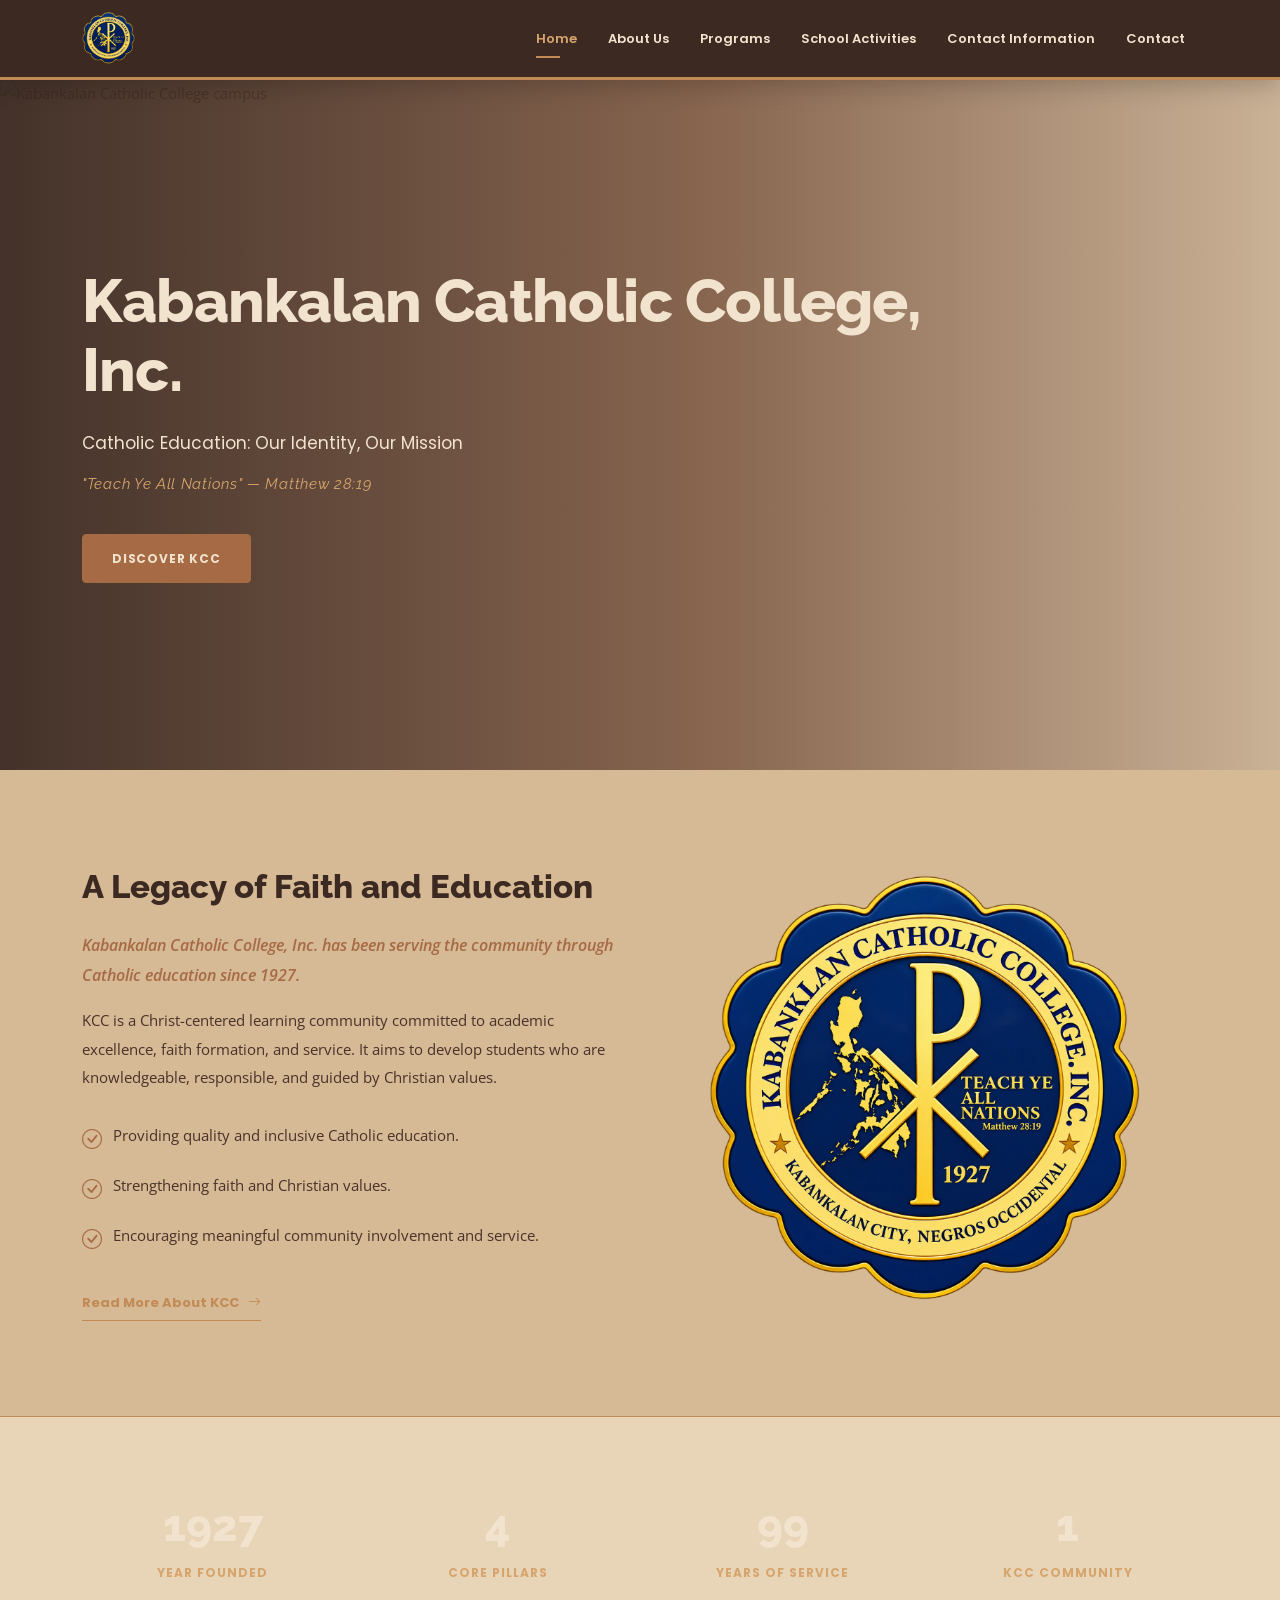
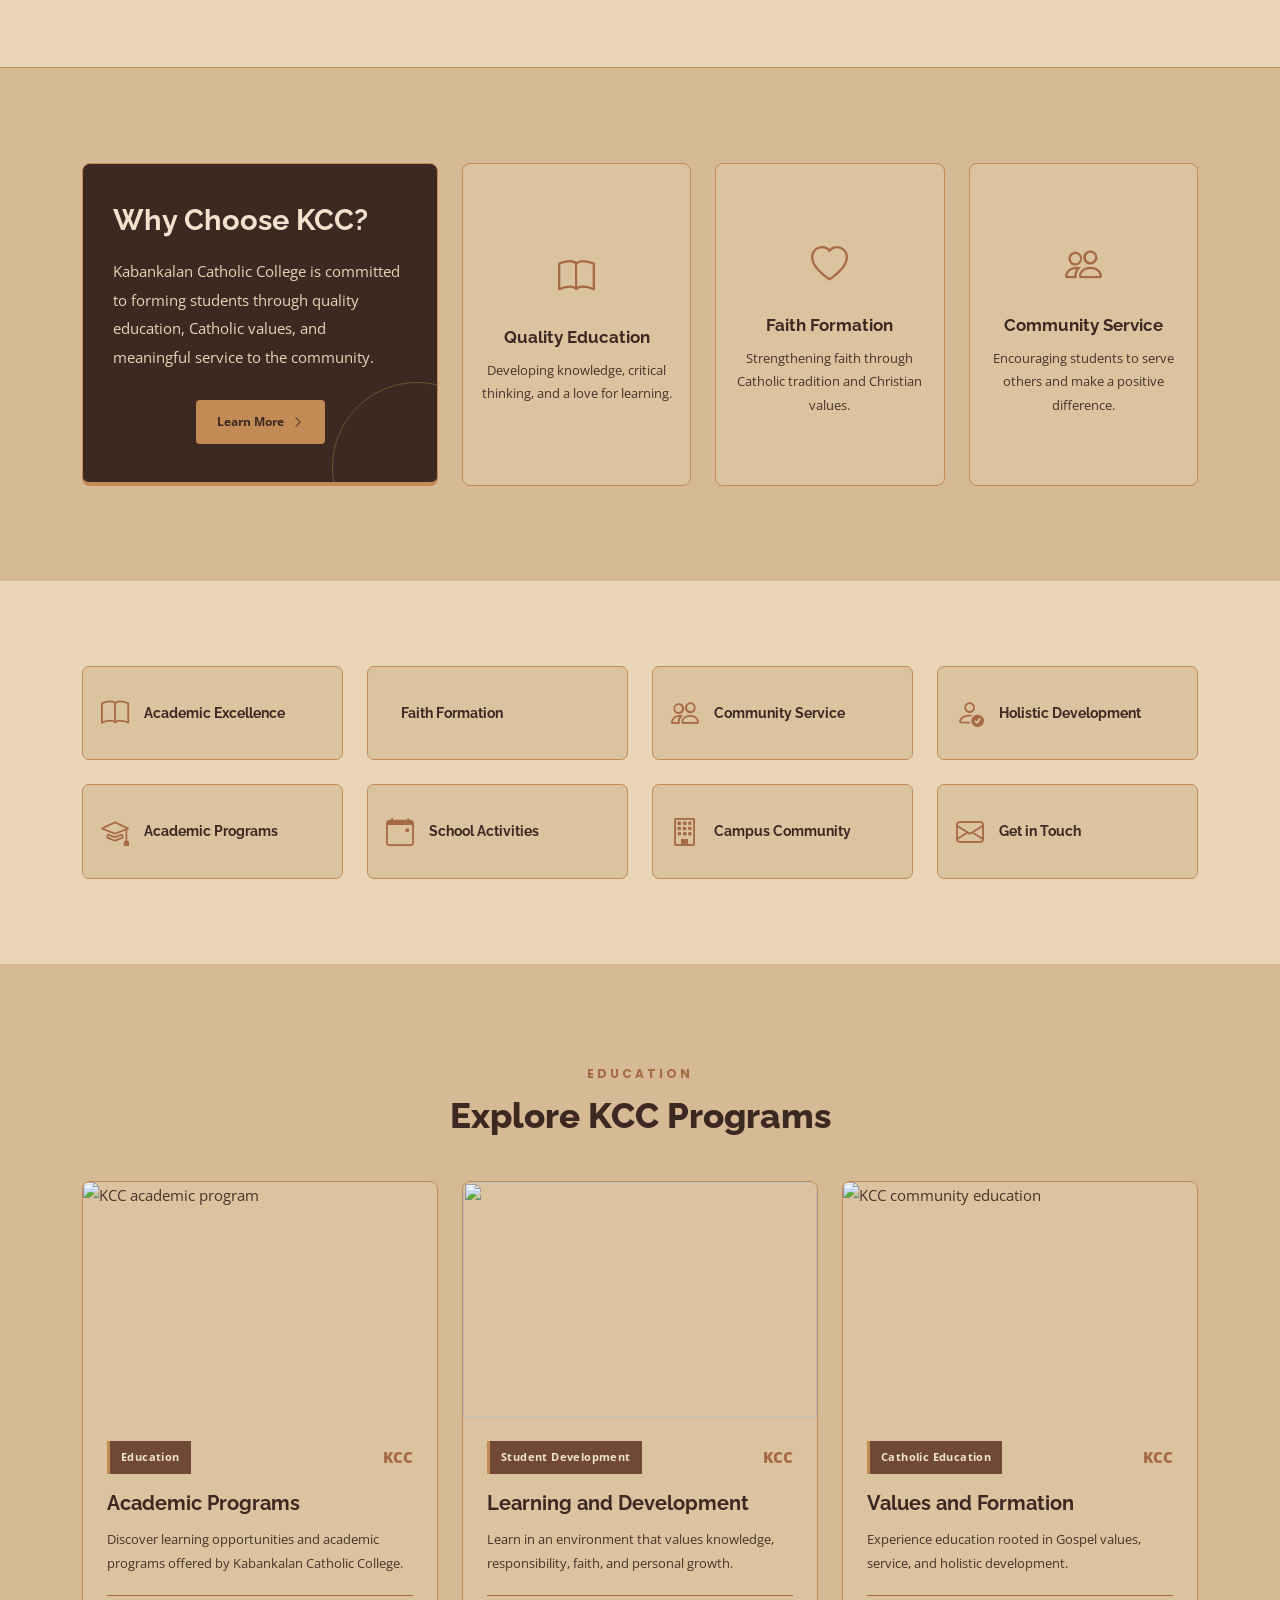
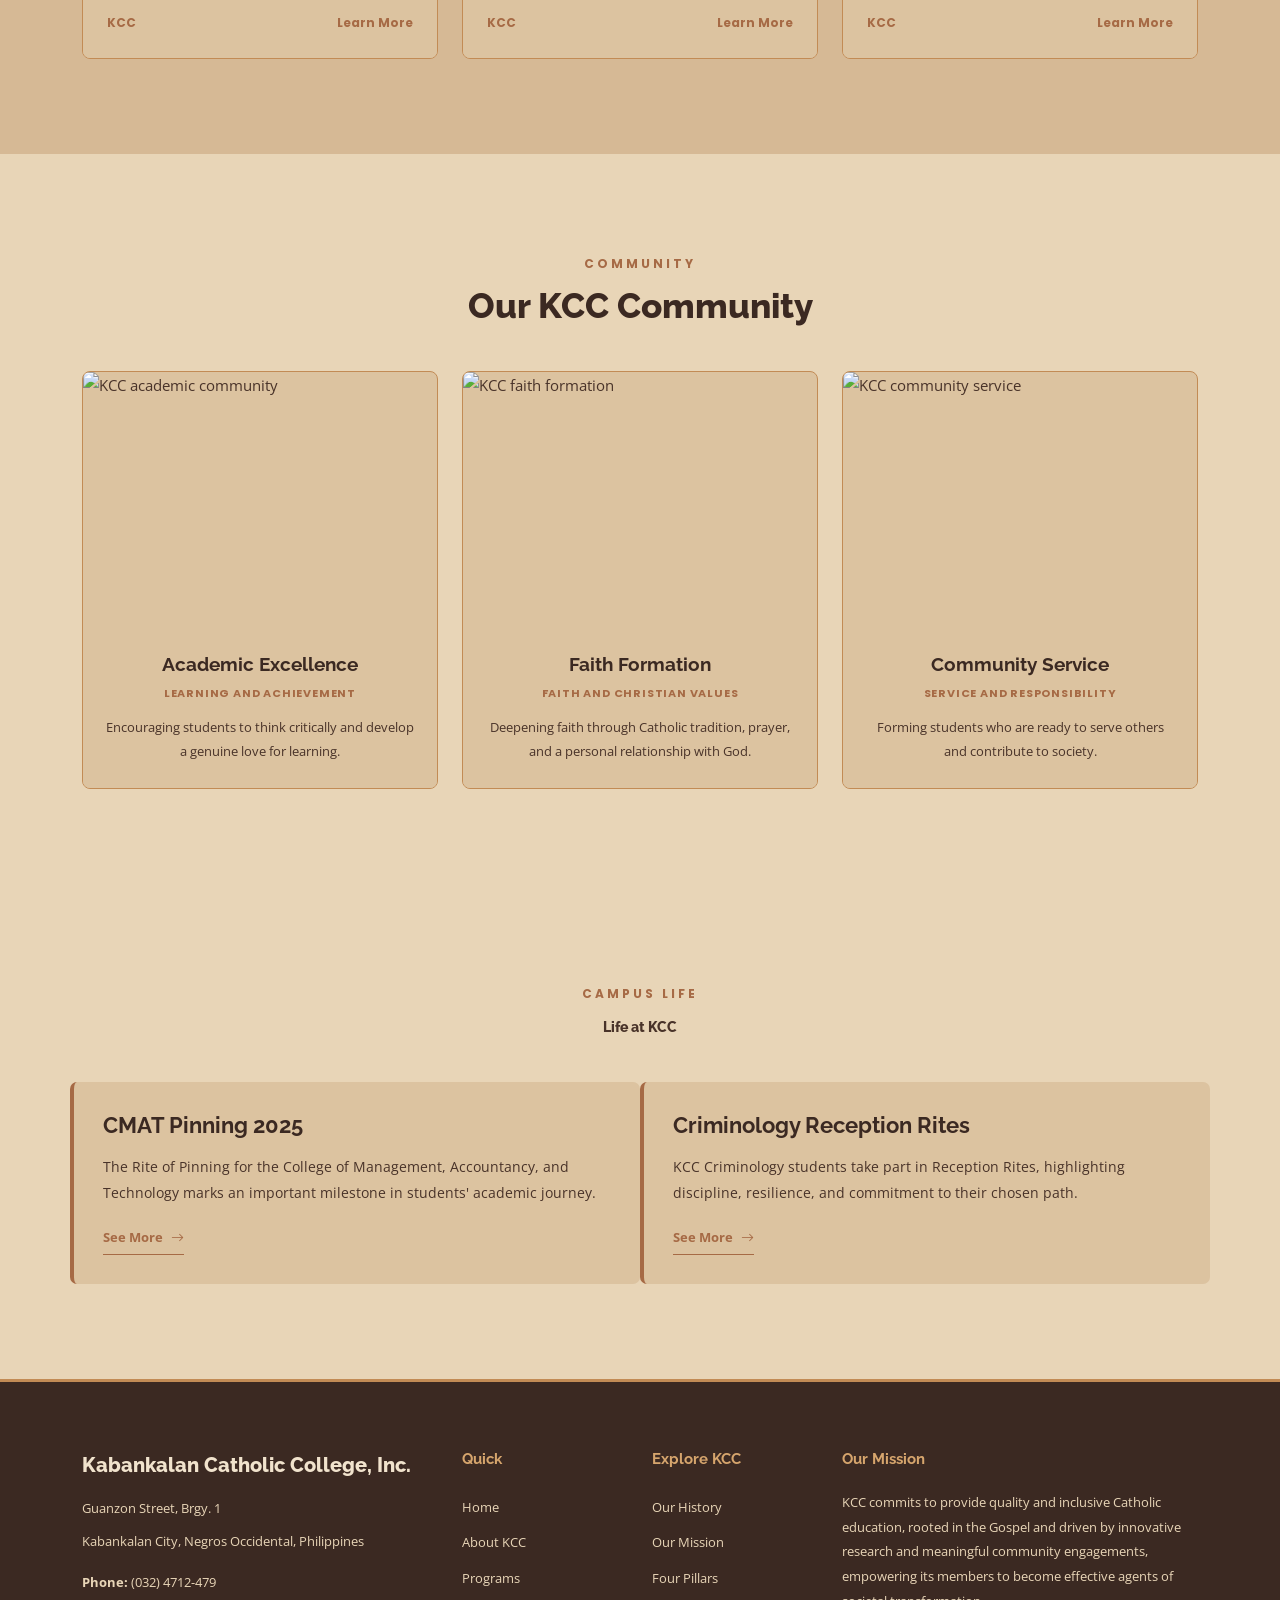
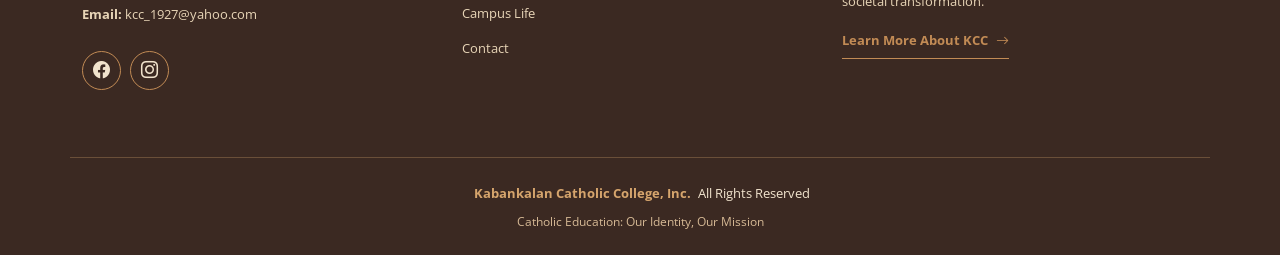
==== commit 98ffec92: "index.html" ====
--- a/index.html
+++ b/index.html
@@ -1,4 +1,3 @@
-
 <!DOCTYPE html>
 <html lang="en">
 
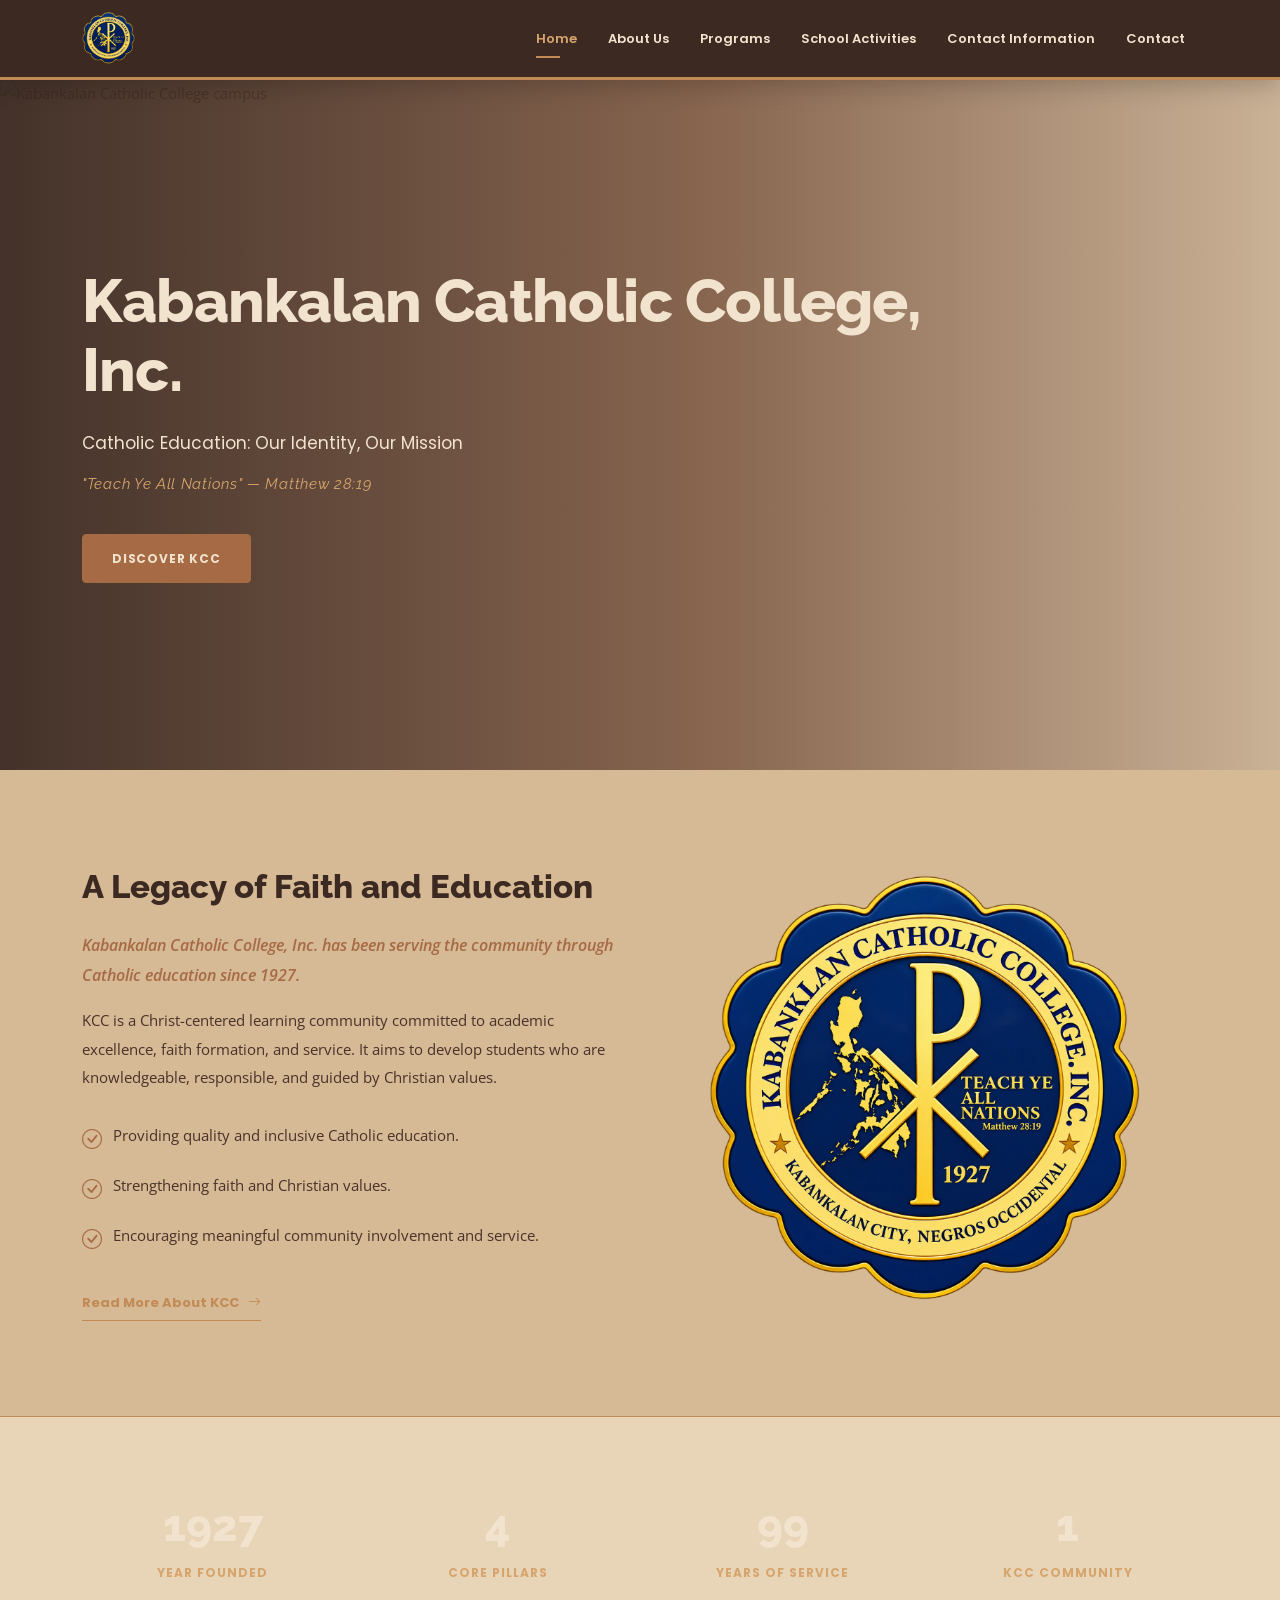
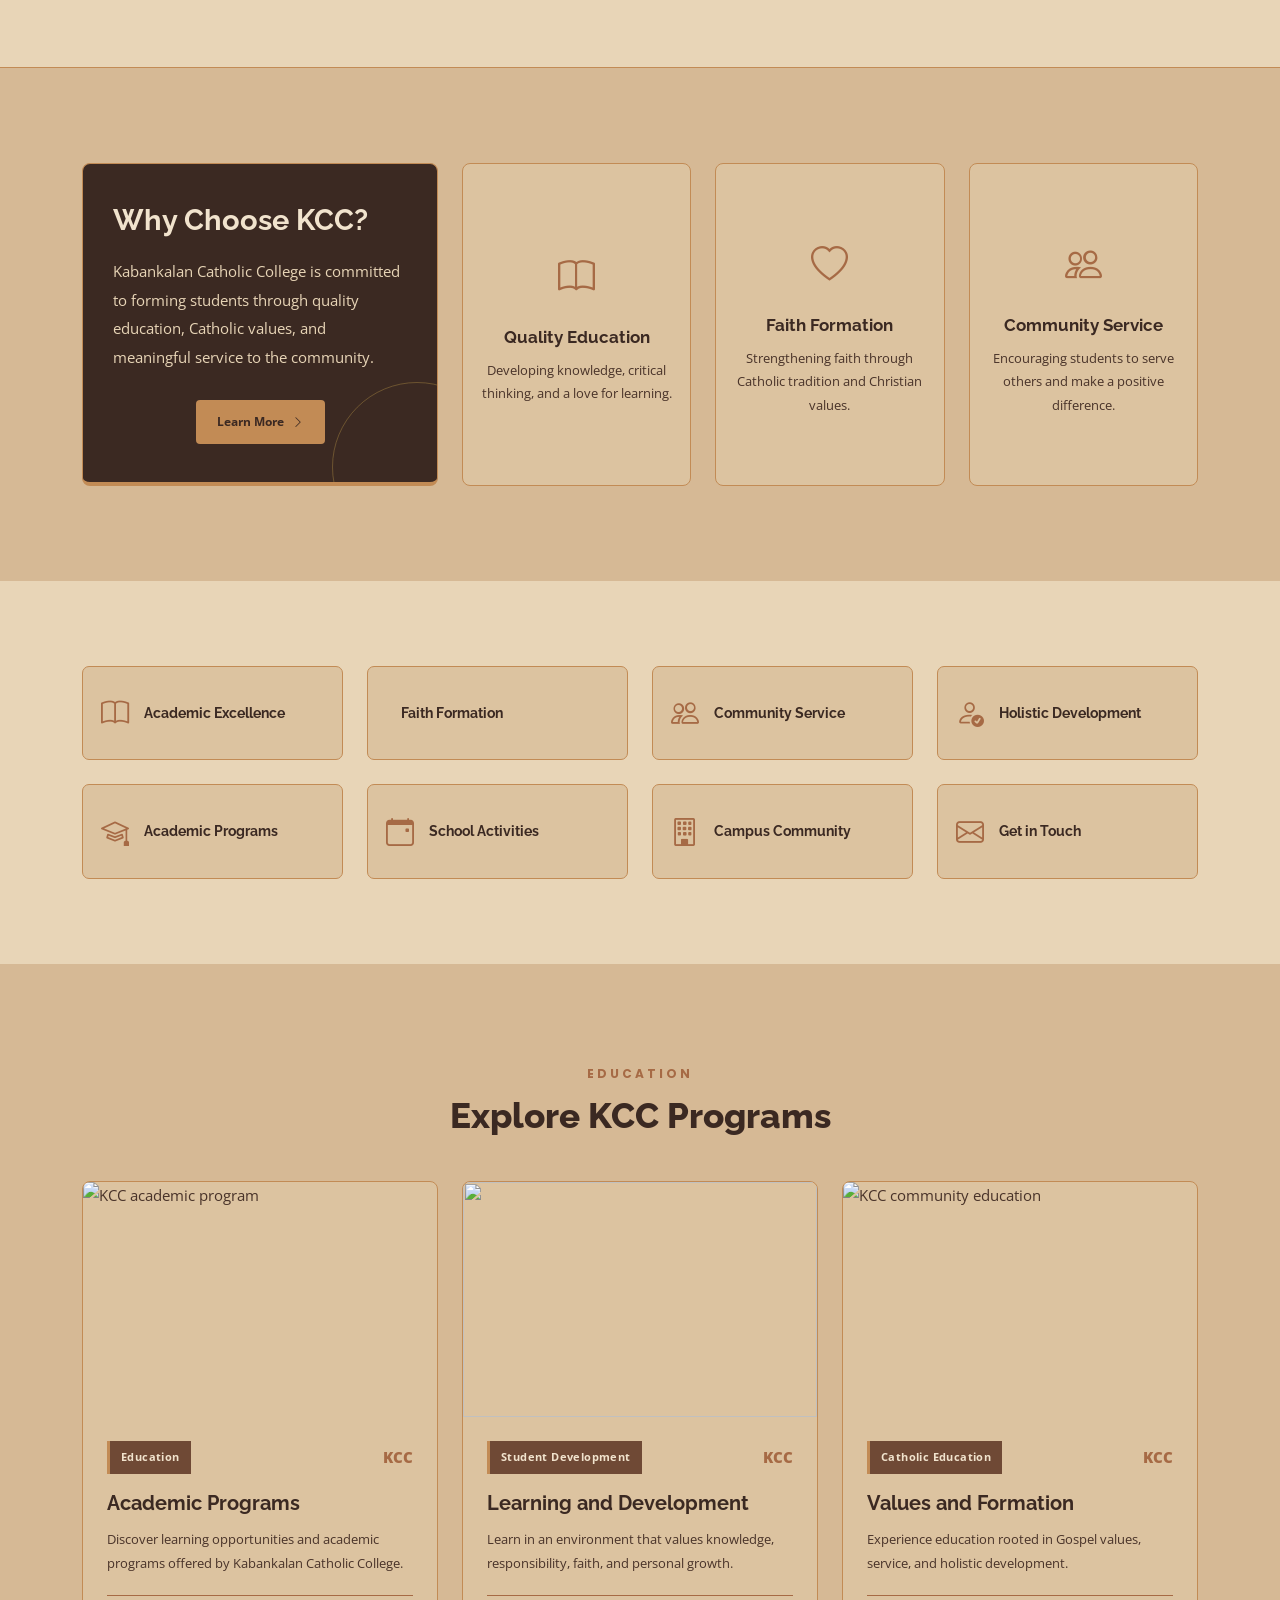
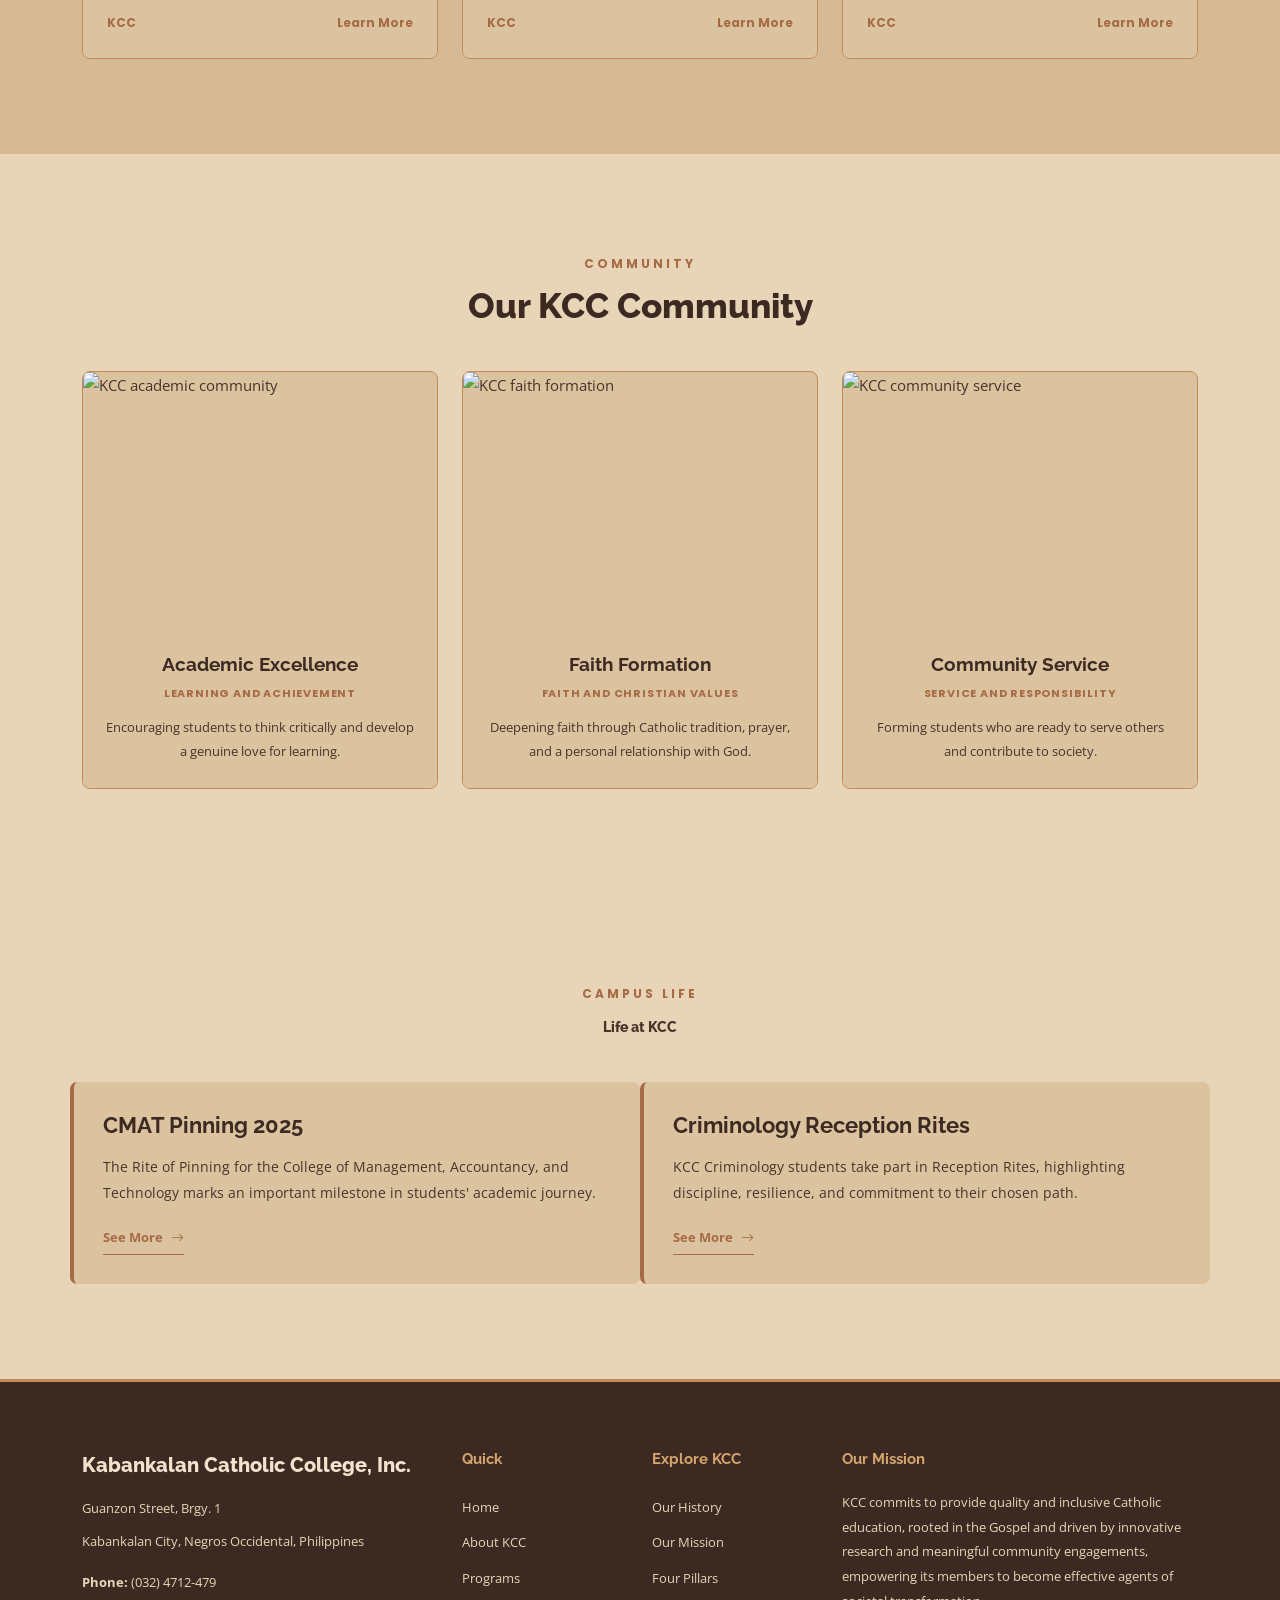
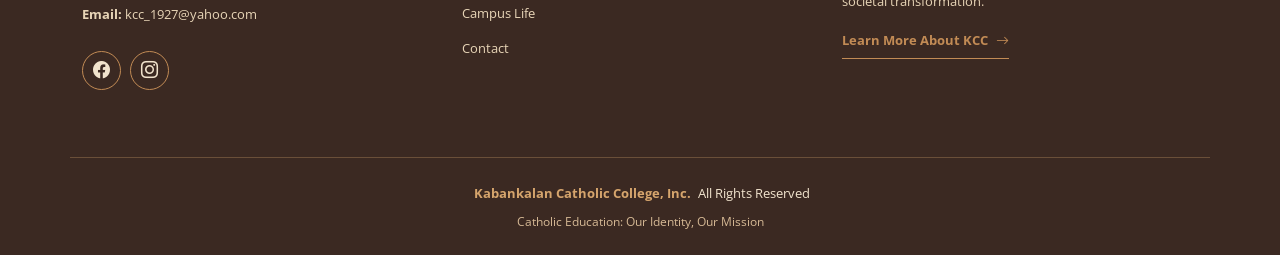
==== commit 36e0db0a: "index.html" ====
--- a/index.html
+++ b/index.html
@@ -87,6 +87,7 @@
 
     </section>
     <!-- /Hero Section -->
+    
 
 
     <!-- About Section -->
@@ -143,6 +144,7 @@
 
     </section>
     <!-- /About Section -->
+    
 
 
     <!-- Counts Section -->
